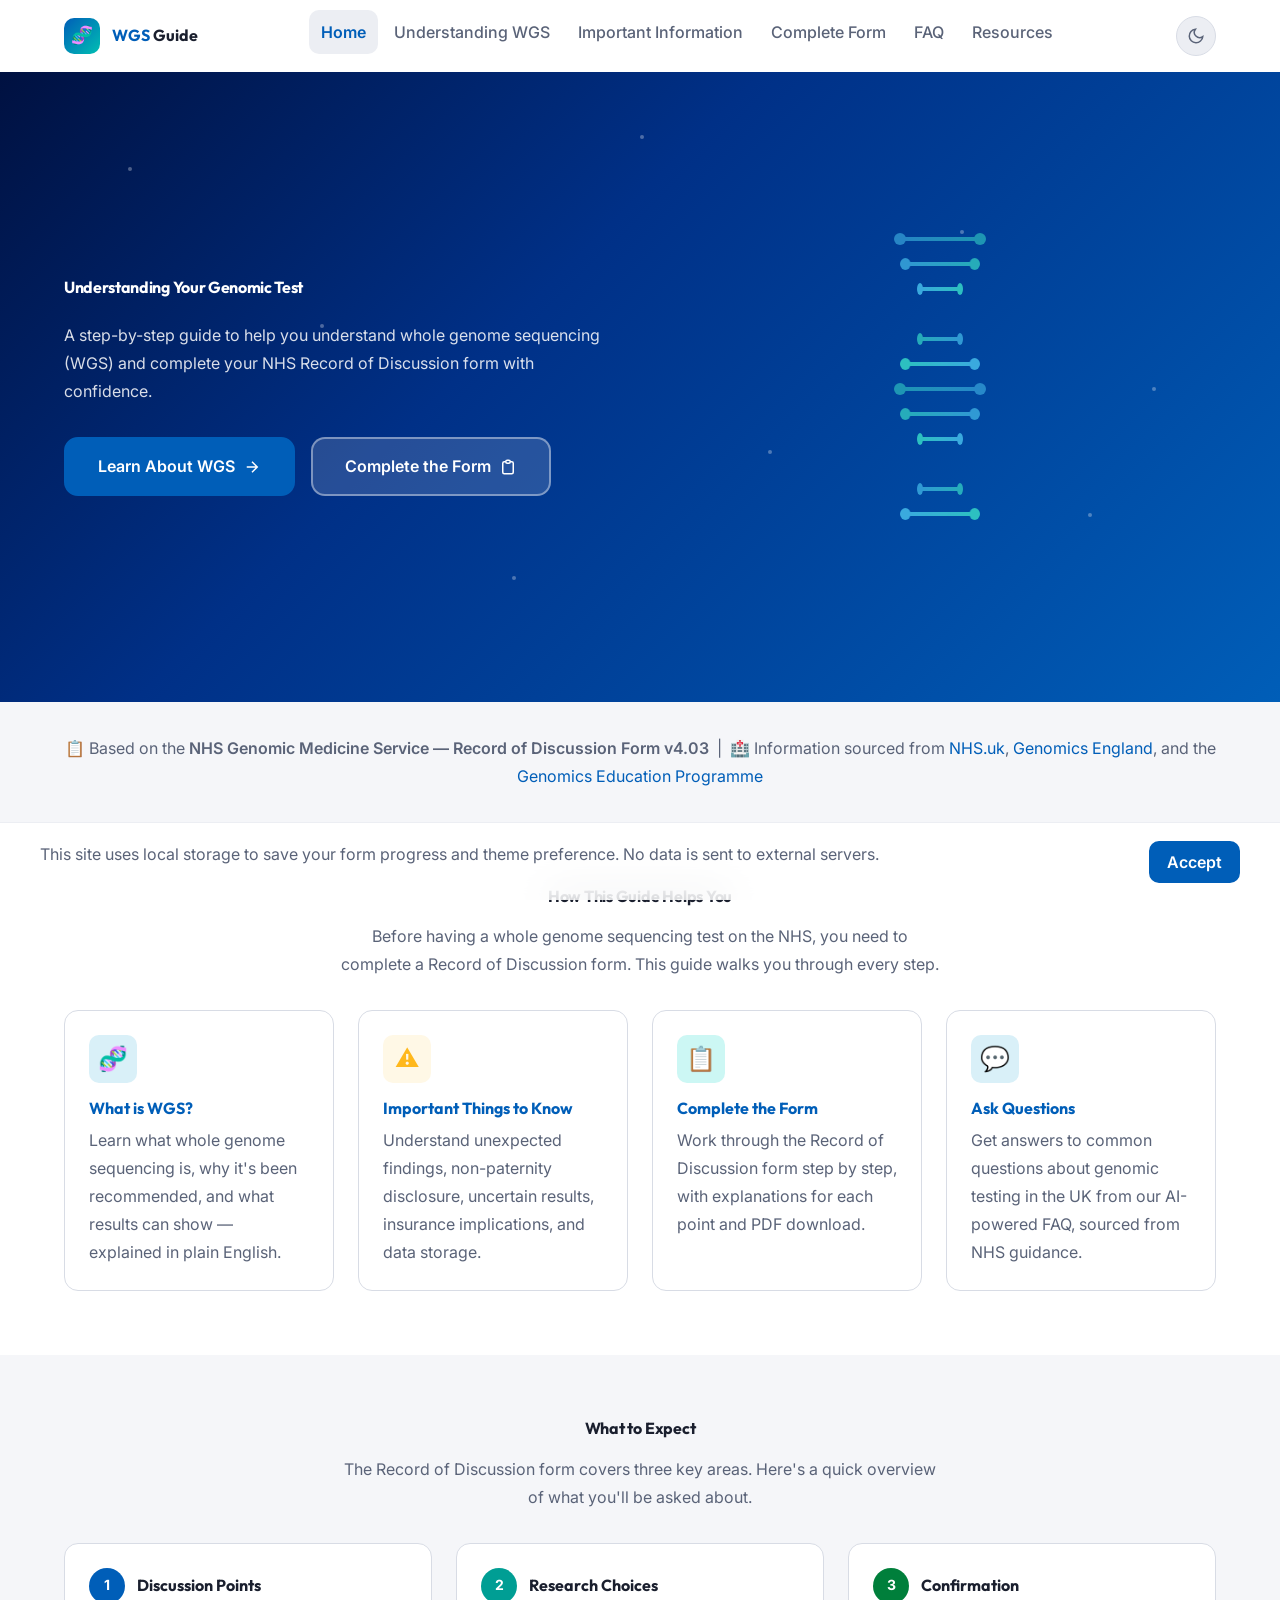
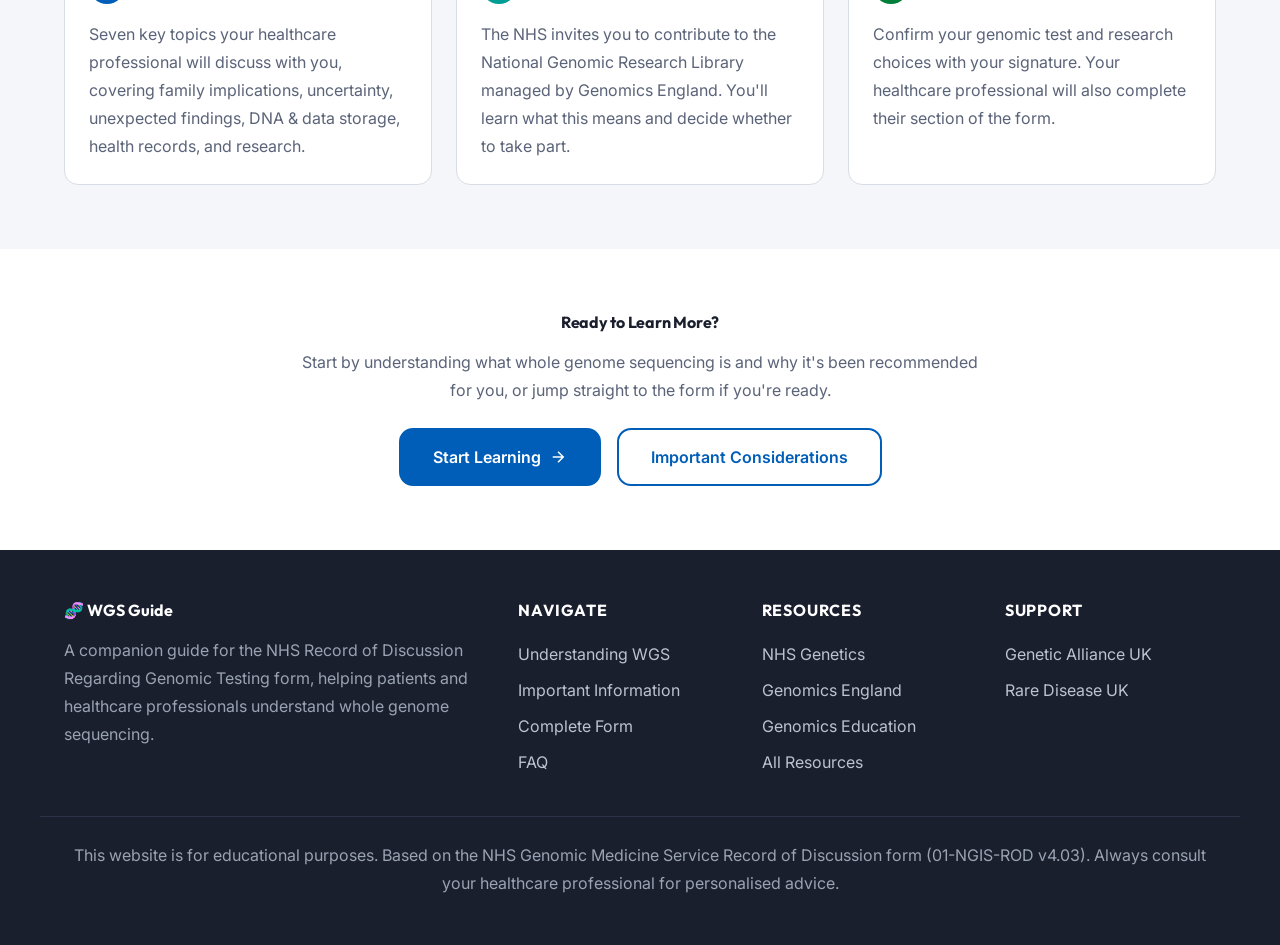
==== index.html @ 08387542 "Initial commit: WGS Guide companion website - 6 pages: landing, understanding WGS, pitfalls, interac" ====
<!DOCTYPE html>
<html lang="en">
<head>
  <meta charset="UTF-8">
  <meta name="viewport" content="width=device-width, initial-scale=1.0">
  <title>WGS Guide — Understanding Your Genomic Test</title>
  <meta name="description" content="A companion guide for the NHS Record of Discussion Regarding Genomic Testing. Understand whole genome sequencing, its implications, and complete your RoD form.">
  <link rel="stylesheet" href="css/design-system.css">
  <link rel="stylesheet" href="css/components.css">
  <link rel="stylesheet" href="css/pages.css">
  <link rel="icon" type="image/svg+xml" href="data:image/svg+xml,<svg xmlns='http://www.w3.org/2000/svg' viewBox='0 0 100 100'><text y='.9em' font-size='90'>🧬</text></svg>">
</head>
<body>
  <a href="#main" class="skip-to-content">Skip to main content</a>

  <nav class="nav" role="navigation" aria-label="Main navigation">
    <div class="nav__inner">
      <a href="index.html" class="nav__brand" aria-label="WGS Guide Home">
        <div class="nav__brand-icon">🧬</div>
        <div class="nav__brand-text"><span>WGS</span> Guide</div>
      </a>
      <ul class="nav__links" id="nav-links" role="menubar">
        <li role="none"><a href="index.html" class="nav__link" role="menuitem">Home</a></li>
        <li role="none"><a href="understanding-wgs.html" class="nav__link" role="menuitem">Understanding WGS</a></li>
        <li role="none"><a href="pitfalls.html" class="nav__link" role="menuitem">Important Information</a></li>
        <li role="none"><a href="form.html" class="nav__link" role="menuitem">Complete Form</a></li>
        <li role="none"><a href="faq.html" class="nav__link" role="menuitem">FAQ</a></li>
        <li role="none"><a href="resources.html" class="nav__link" role="menuitem">Resources</a></li>
      </ul>
      <div class="nav__actions">
        <button class="theme-toggle" id="theme-toggle" aria-label="Toggle dark mode">
          <svg class="icon-moon" fill="none" viewBox="0 0 24 24" stroke="currentColor" stroke-width="2"><path d="M21 12.79A9 9 0 1 1 11.21 3 7 7 0 0 0 21 12.79z"/></svg>
          <svg class="icon-sun" fill="none" viewBox="0 0 24 24" stroke="currentColor" stroke-width="2"><circle cx="12" cy="12" r="5"/><path d="M12 1v2M12 21v2M4.22 4.22l1.42 1.42M18.36 18.36l1.42 1.42M1 12h2M21 12h2M4.22 19.78l1.42-1.42M18.36 5.64l1.42-1.42"/></svg>
        </button>
        <button class="nav__hamburger" id="nav-hamburger" aria-label="Menu" aria-expanded="false">
          <svg fill="none" viewBox="0 0 24 24" stroke="currentColor" stroke-width="2"><path d="M4 6h16M4 12h16M4 18h16"/></svg>
        </button>
      </div>
    </div>
  </nav>

  <main id="main">
    <!-- Hero Section -->
    <section class="hero">
      <div class="hero__bg"></div>
      <div class="hero__particles" aria-hidden="true">
        <div class="hero__particle" style="top:15%;left:10%;animation-delay:0s;animation-duration:5s"></div>
        <div class="hero__particle" style="top:40%;left:25%;animation-delay:1s;animation-duration:7s"></div>
        <div class="hero__particle" style="top:60%;left:60%;animation-delay:2s;animation-duration:4s"></div>
        <div class="hero__particle" style="top:25%;left:75%;animation-delay:0.5s;animation-duration:6s"></div>
        <div class="hero__particle" style="top:70%;left:85%;animation-delay:1.5s;animation-duration:5.5s"></div>
        <div class="hero__particle" style="top:80%;left:40%;animation-delay:3s;animation-duration:8s"></div>
        <div class="hero__particle" style="top:10%;left:50%;animation-delay:2.5s;animation-duration:6.5s"></div>
        <div class="hero__particle" style="top:50%;left:90%;animation-delay:0.8s;animation-duration:7.5s"></div>
      </div>

      <div class="hero__content">
        <div class="hero__text">
          <h1>Understanding Your Genomic Test</h1>
          <p>A step-by-step guide to help you understand whole genome sequencing (WGS) and complete your NHS Record of Discussion form with confidence.</p>
          <div class="hero__actions">
            <a href="understanding-wgs.html" class="btn btn--primary btn--lg" id="hero-learn-btn">
              Learn About WGS
              <svg fill="none" viewBox="0 0 24 24" stroke="currentColor" stroke-width="2"><path d="M5 12h14M12 5l7 7-7 7"/></svg>
            </a>
            <a href="form.html" class="btn btn--secondary btn--lg" id="hero-form-btn" style="background:rgba(255,255,255,0.15);color:white;border-color:rgba(255,255,255,0.4)">
              Complete the Form
              <svg fill="none" viewBox="0 0 24 24" stroke="currentColor" stroke-width="2"><path d="M9 5H7a2 2 0 00-2 2v12a2 2 0 002 2h10a2 2 0 002-2V7a2 2 0 00-2-2h-2M9 5a2 2 0 002 2h2a2 2 0 002-2M9 5a2 2 0 012-2h2a2 2 0 012 2"/></svg>
            </a>
          </div>
        </div>
        <div class="hero__visual" aria-hidden="true">
          <div class="dna-helix">
            <div class="dna-strand" id="dna-strand"></div>
          </div>
        </div>
      </div>
    </section>

    <!-- Trust Bar -->
    <section class="section--sm" style="background:var(--surface-secondary);border-bottom:1px solid var(--color-neutral-100)">
      <div class="container text-center">
        <p class="text-muted text-sm" style="margin-bottom:0">
          📋 Based on the <strong>NHS Genomic Medicine Service — Record of Discussion Form v4.03</strong> &nbsp;|&nbsp;
          🏥 Information sourced from <a href="https://www.nhs.uk/conditions/genetics/" target="_blank" rel="noopener">NHS.uk</a>,
          <a href="https://www.genomicsengland.co.uk/" target="_blank" rel="noopener">Genomics England</a>, and the
          <a href="https://www.genomicseducation.hee.nhs.uk/" target="_blank" rel="noopener">Genomics Education Programme</a>
        </p>
      </div>
    </section>

    <!-- Overview Cards -->
    <section class="section" id="overview">
      <div class="container">
        <div class="text-center mb-8">
          <h2 class="mb-4">How This Guide Helps You</h2>
          <p class="text-muted" style="max-width:600px;margin:0 auto">Before having a whole genome sequencing test on the NHS, you need to complete a Record of Discussion form. This guide walks you through every step.</p>
        </div>

        <div class="grid grid-4 gap-6">
          <a href="understanding-wgs.html" class="card card--interactive animate-on-scroll" id="card-understanding">
            <div class="card__icon card__icon--blue">🧬</div>
            <h4 class="card__title">What is WGS?</h4>
            <p class="card__desc">Learn what whole genome sequencing is, why it's been recommended, and what results can show — explained in plain English.</p>
          </a>

          <a href="pitfalls.html" class="card card--interactive animate-on-scroll delay-1" id="card-pitfalls">
            <div class="card__icon card__icon--amber">⚠️</div>
            <h4 class="card__title">Important Things to Know</h4>
            <p class="card__desc">Understand unexpected findings, non-paternity disclosure, uncertain results, insurance implications, and data storage.</p>
          </a>

          <a href="form.html" class="card card--interactive animate-on-scroll delay-2" id="card-form">
            <div class="card__icon card__icon--teal">📋</div>
            <h4 class="card__title">Complete the Form</h4>
            <p class="card__desc">Work through the Record of Discussion form step by step, with explanations for each point and PDF download.</p>
          </a>

          <a href="faq.html" class="card card--interactive animate-on-scroll delay-3" id="card-faq">
            <div class="card__icon card__icon--blue">💬</div>
            <h4 class="card__title">Ask Questions</h4>
            <p class="card__desc">Get answers to common questions about genomic testing in the UK from our AI-powered FAQ, sourced from NHS guidance.</p>
          </a>
        </div>
      </div>
    </section>

    <!-- What to Expect -->
    <section class="section" style="background:var(--surface-secondary)">
      <div class="container">
        <div class="text-center mb-8">
          <h2 class="mb-4">What to Expect</h2>
          <p class="text-muted" style="max-width:600px;margin:0 auto">The Record of Discussion form covers three key areas. Here's a quick overview of what you'll be asked about.</p>
        </div>

        <div class="grid grid-3 gap-6">
          <div class="card animate-on-scroll" id="expect-discussion">
            <div style="display:flex;align-items:center;gap:var(--space-3);margin-bottom:var(--space-4)">
              <div style="width:36px;height:36px;border-radius:50%;background:var(--color-primary-600);color:white;display:flex;align-items:center;justify-content:center;font-weight:700;font-size:0.875rem">1</div>
              <h4 style="margin-bottom:0">Discussion Points</h4>
            </div>
            <p class="card__desc">Seven key topics your healthcare professional will discuss with you, covering family implications, uncertainty, unexpected findings, DNA & data storage, health records, and research.</p>
          </div>

          <div class="card animate-on-scroll delay-1" id="expect-research">
            <div style="display:flex;align-items:center;gap:var(--space-3);margin-bottom:var(--space-4)">
              <div style="width:36px;height:36px;border-radius:50%;background:var(--color-secondary-600);color:white;display:flex;align-items:center;justify-content:center;font-weight:700;font-size:0.875rem">2</div>
              <h4 style="margin-bottom:0">Research Choices</h4>
            </div>
            <p class="card__desc">The NHS invites you to contribute to the National Genomic Research Library managed by Genomics England. You'll learn what this means and decide whether to take part.</p>
          </div>

          <div class="card animate-on-scroll delay-2" id="expect-confirm">
            <div style="display:flex;align-items:center;gap:var(--space-3);margin-bottom:var(--space-4)">
              <div style="width:36px;height:36px;border-radius:50%;background:var(--color-success);color:white;display:flex;align-items:center;justify-content:center;font-weight:700;font-size:0.875rem">3</div>
              <h4 style="margin-bottom:0">Confirmation</h4>
            </div>
            <p class="card__desc">Confirm your genomic test and research choices with your signature. Your healthcare professional will also complete their section of the form.</p>
          </div>
        </div>
      </div>
    </section>

    <!-- CTA -->
    <section class="section">
      <div class="container text-center">
        <div class="animate-on-scroll" style="max-width:700px;margin:0 auto">
          <h2 class="mb-4">Ready to Learn More?</h2>
          <p class="text-muted mb-6">Start by understanding what whole genome sequencing is and why it's been recommended for you, or jump straight to the form if you're ready.</p>
          <div style="display:flex;gap:var(--space-4);justify-content:center;flex-wrap:wrap">
            <a href="understanding-wgs.html" class="btn btn--primary btn--lg" id="cta-learn-btn">
              Start Learning
              <svg fill="none" viewBox="0 0 24 24" stroke="currentColor" stroke-width="2"><path d="M5 12h14M12 5l7 7-7 7"/></svg>
            </a>
            <a href="pitfalls.html" class="btn btn--secondary btn--lg" id="cta-pitfalls-btn">
              Important Considerations
            </a>
          </div>
        </div>
      </div>
    </section>
  </main>

  <footer class="footer">
    <div class="footer__inner">
      <div>
        <div class="footer__brand">🧬 WGS Guide</div>
        <p class="footer__desc">A companion guide for the NHS Record of Discussion Regarding Genomic Testing form, helping patients and healthcare professionals understand whole genome sequencing.</p>
      </div>
      <div>
        <div class="footer__heading">Navigate</div>
        <ul class="footer__list">
          <li><a href="understanding-wgs.html">Understanding WGS</a></li>
          <li><a href="pitfalls.html">Important Information</a></li>
          <li><a href="form.html">Complete Form</a></li>
          <li><a href="faq.html">FAQ</a></li>
        </ul>
      </div>
      <div>
        <div class="footer__heading">Resources</div>
        <ul class="footer__list">
          <li><a href="https://www.nhs.uk/conditions/genetics/" target="_blank" rel="noopener">NHS Genetics</a></li>
          <li><a href="https://www.genomicsengland.co.uk/" target="_blank" rel="noopener">Genomics England</a></li>
          <li><a href="https://www.genomicseducation.hee.nhs.uk/" target="_blank" rel="noopener">Genomics Education</a></li>
          <li><a href="resources.html">All Resources</a></li>
        </ul>
      </div>
      <div>
        <div class="footer__heading">Support</div>
        <ul class="footer__list">
          <li><a href="https://www.geneticalliance.org.uk/" target="_blank" rel="noopener">Genetic Alliance UK</a></li>
          <li><a href="https://www.raredisease.org.uk/" target="_blank" rel="noopener">Rare Disease UK</a></li>
        </ul>
      </div>
    </div>
    <div class="footer__bottom">
      <p>This website is for educational purposes. Based on the NHS Genomic Medicine Service Record of Discussion form (01-NGIS-ROD v4.03). Always consult your healthcare professional for personalised advice.</p>
    </div>
  </footer>

  <div class="cookie-banner" id="cookie-banner">
    <div class="cookie-banner__inner">
      <p class="cookie-banner__text">This site uses local storage to save your form progress and theme preference. No data is sent to external servers.</p>
      <div class="cookie-banner__actions">
        <button class="btn btn--primary btn--sm" id="cookie-accept">Accept</button>
      </div>
    </div>
  </div>

  <script src="js/app.js"></script>
  <script>
    // DNA Helix Animation
    const strand = document.getElementById('dna-strand');
    if (strand) {
      const bases = 12;
      for (let i = 0; i < bases; i++) {
        const base = document.createElement('div');
        base.className = 'dna-base';
        base.style.top = `${(i / bases) * 100}%`;
        base.style.transform = `translateX(-50%) rotateY(${(i / bases) * 360}deg)`;
        base.style.background = `linear-gradient(90deg, var(--color-primary-400), var(--color-secondary-400))`;
        base.style.opacity = 0.6 + (i % 3) * 0.15;
        strand.appendChild(base);
      }
    }
  </script>
</body>
</html>
---- css/design-system.css ----
/* WGS Record of Discussion — Design System */
@import url('https://fonts.googleapis.com/css2?family=Inter:wght@300;400;500;600;700&family=Outfit:wght@400;500;600;700;800&display=swap');

:root {
  --color-primary-900:#001141;--color-primary-800:#003087;--color-primary-700:#004098;
  --color-primary-600:#005EB8;--color-primary-500:#0072CE;--color-primary-400:#41B6E6;
  --color-primary-300:#7FCBEA;--color-primary-200:#B2DFF0;--color-primary-100:#D9F0F8;
  --color-primary-50:#EDF7FC;
  --color-secondary-600:#009E94;--color-secondary-500:#00BFB3;--color-secondary-400:#33CFC5;
  --color-secondary-200:#99EFE9;--color-secondary-100:#CCF7F4;--color-secondary-50:#E6FBF9;
  --color-success:#007F3B;--color-success-bg:#E6F4EC;
  --color-warning:#FFB81C;--color-warning-bg:#FFF8E6;
  --color-danger:#D5281B;--color-danger-bg:#FBEAE9;
  --color-info:#005EB8;--color-info-bg:#EDF7FC;
  --color-neutral-950:#0B0F19;--color-neutral-900:#1A1F2E;--color-neutral-800:#2D3348;
  --color-neutral-700:#424A60;--color-neutral-600:#5A6378;--color-neutral-500:#768192;
  --color-neutral-400:#9AA3B2;--color-neutral-300:#BCC3CF;--color-neutral-200:#D8DCE5;
  --color-neutral-100:#ECEEF3;--color-neutral-50:#F5F6F9;--color-neutral-25:#FAFAFC;
  --surface-primary:#FFFFFF;--surface-secondary:var(--color-neutral-50);
  --surface-tertiary:var(--color-neutral-100);
  --surface-glass:rgba(255,255,255,0.72);--surface-glass-border:rgba(255,255,255,0.3);
  --surface-overlay:rgba(11,15,25,0.5);
  --text-primary:var(--color-neutral-900);--text-secondary:var(--color-neutral-600);
  --text-tertiary:var(--color-neutral-500);--text-inverse:#FFFFFF;
  --text-link:var(--color-primary-600);--text-link-hover:var(--color-primary-800);
  --font-heading:'Outfit',system-ui,-apple-system,sans-serif;
  --font-body:'Inter',system-ui,-apple-system,sans-serif;
  --text-xs:clamp(0.7rem,0.66rem+0.2vw,0.75rem);
  --text-sm:clamp(0.8rem,0.74rem+0.3vw,0.875rem);
  --text-base:clamp(0.9rem,0.84rem+0.3vw,1rem);
  --text-lg:clamp(1rem,0.92rem+0.4vw,1.125rem);
  --text-xl:clamp(1.15rem,1.02rem+0.65vw,1.25rem);
  --text-2xl:clamp(1.3rem,1.1rem+1vw,1.5rem);
  --text-3xl:clamp(1.6rem,1.3rem+1.5vw,1.875rem);
  --text-4xl:clamp(2rem,1.5rem+2.5vw,2.5rem);
  --text-5xl:clamp(2.4rem,1.6rem+4vw,3.5rem);
  --leading-tight:1.2;--leading-snug:1.35;--leading-normal:1.6;--leading-relaxed:1.75;
  --space-1:0.25rem;--space-2:0.5rem;--space-3:0.75rem;--space-4:1rem;
  --space-5:1.25rem;--space-6:1.5rem;--space-8:2rem;--space-10:2.5rem;
  --space-12:3rem;--space-16:4rem;--space-20:5rem;--space-24:6rem;
  --radius-sm:6px;--radius-md:10px;--radius-lg:14px;--radius-xl:20px;
  --radius-2xl:28px;--radius-full:9999px;
  --shadow-sm:0 1px 3px rgba(11,15,25,0.08),0 1px 2px rgba(11,15,25,0.04);
  --shadow-md:0 4px 6px -1px rgba(11,15,25,0.08),0 2px 4px rgba(11,15,25,0.04);
  --shadow-lg:0 10px 15px -3px rgba(11,15,25,0.08),0 4px 6px rgba(11,15,25,0.04);
  --shadow-xl:0 20px 25px -5px rgba(11,15,25,0.1),0 8px 10px rgba(11,15,25,0.04);
  --shadow-glow:0 0 30px rgba(0,94,184,0.15);
  --shadow-glow-teal:0 0 30px rgba(0,191,179,0.15);
  --ease-out:cubic-bezier(0.16,1,0.3,1);--ease-spring:cubic-bezier(0.34,1.56,0.64,1);
  --duration-fast:150ms;--duration-normal:250ms;--duration-slow:400ms;--duration-slower:600ms;
  --z-sticky:20;--z-fixed:30;--z-overlay:40;--z-modal:50;--z-toast:60;
  --container-xl:1200px;--container-md:768px;--container-2xl:1400px;
  --nav-height:72px;
}

[data-theme="dark"]{
  --surface-primary:var(--color-neutral-950);--surface-secondary:var(--color-neutral-900);
  --surface-tertiary:var(--color-neutral-800);
  --surface-glass:rgba(26,31,46,0.8);--surface-glass-border:rgba(66,74,96,0.4);
  --text-primary:var(--color-neutral-50);--text-secondary:var(--color-neutral-400);
  --text-tertiary:var(--color-neutral-500);
  --text-link:var(--color-primary-400);--text-link-hover:var(--color-primary-300);
  --shadow-lg:0 10px 15px -3px rgba(0,0,0,0.3),0 4px 6px rgba(0,0,0,0.2);
  --shadow-xl:0 20px 25px -5px rgba(0,0,0,0.4),0 8px 10px rgba(0,0,0,0.2);
  --shadow-glow:0 0 40px rgba(65,182,230,0.15);
  --color-success-bg:rgba(0,127,59,0.15);--color-warning-bg:rgba(255,184,28,0.12);
  --color-danger-bg:rgba(213,40,27,0.12);--color-info-bg:rgba(0,94,184,0.12);
}

*,*::before,*::after{box-sizing:border-box;margin:0;padding:0}
html{scroll-behavior:smooth;-webkit-text-size-adjust:100%;scroll-padding-top:calc(var(--nav-height)+var(--space-4))}
body{font-family:var(--font-body);font-size:var(--text-base);line-height:var(--leading-normal);
  color:var(--text-primary);background:var(--surface-primary);-webkit-font-smoothing:antialiased;
  min-height:100vh;overflow-x:hidden;transition:background var(--duration-slow) var(--ease-out),color var(--duration-slow) var(--ease-out)}

h1,h2,h3,h4,h5,h6{font-family:var(--font-heading);line-height:var(--leading-tight);font-weight:700}
h1{font-size:var(--text-5xl);letter-spacing:-0.02em}
h2{font-size:var(--text-4xl);letter-spacing:-0.015em}
h3{font-size:var(--text-3xl);letter-spacing:-0.01em}
h4{font-size:var(--text-2xl)}h5{font-size:var(--text-xl)}
h6{font-size:var(--text-lg);font-weight:600}
p{margin-bottom:var(--space-4);line-height:var(--leading-relaxed)}
a{color:var(--text-link);text-decoration:none;transition:color var(--duration-fast) var(--ease-out)}
a:hover{color:var(--text-link-hover);text-decoration:underline}
a:focus-visible{outline:3px solid var(--color-primary-400);outline-offset:2px;border-radius:var(--radius-sm)}
strong,b{font-weight:600}small{font-size:var(--text-sm)}
ul,ol{padding-left:var(--space-6);margin-bottom:var(--space-4)}
li{margin-bottom:var(--space-2);line-height:var(--leading-relaxed)}
img{max-width:100%;height:auto;display:block}

.container{width:100%;max-width:var(--container-xl);margin:0 auto;padding:0 var(--space-6)}
.container--narrow{max-width:var(--container-md)}
.section{padding:var(--space-16) 0}.section--lg{padding:var(--space-24) 0}
.section--sm{padding:var(--space-8) 0}
.flex{display:flex}.flex-col{flex-direction:column}.flex-wrap{flex-wrap:wrap}
.items-center{align-items:center}.justify-center{justify-content:center}
.justify-between{justify-content:space-between}
.gap-2{gap:var(--space-2)}.gap-3{gap:var(--space-3)}.gap-4{gap:var(--space-4)}
.gap-6{gap:var(--space-6)}.gap-8{gap:var(--space-8)}
.grid{display:grid}.grid-2{grid-template-columns:repeat(2,1fr)}
.grid-3{grid-template-columns:repeat(3,1fr)}.grid-4{grid-template-columns:repeat(4,1fr)}
@media(max-width:768px){.grid-2,.grid-3,.grid-4{grid-template-columns:1fr}}
@media(min-width:769px) and (max-width:1024px){.grid-3,.grid-4{grid-template-columns:repeat(2,1fr)}}
.text-center{text-align:center}.text-muted{color:var(--text-secondary)}
.text-accent{color:var(--color-primary-600)}
[data-theme="dark"] .text-accent{color:var(--color-primary-400)}
.mt-4{margin-top:var(--space-4)}.mt-6{margin-top:var(--space-6)}.mt-8{margin-top:var(--space-8)}
.mb-2{margin-bottom:var(--space-2)}.mb-4{margin-bottom:var(--space-4)}
.mb-6{margin-bottom:var(--space-6)}.mb-8{margin-bottom:var(--space-8)}
.sr-only{position:absolute;width:1px;height:1px;padding:0;margin:-1px;overflow:hidden;clip:rect(0,0,0,0);white-space:nowrap;border-width:0}

::selection{background:var(--color-primary-200);color:var(--color-primary-900)}
[data-theme="dark"] ::selection{background:var(--color-primary-800);color:var(--color-primary-100)}

@keyframes fadeInUp{from{opacity:0;transform:translateY(20px)}to{opacity:1;transform:translateY(0)}}
@keyframes fadeIn{from{opacity:0}to{opacity:1}}
@keyframes scaleIn{from{opacity:0;transform:scale(0.95)}to{opacity:1;transform:scale(1)}}
@keyframes pulse{0%,100%{opacity:1}50%{opacity:0.5}}
@keyframes float{0%,100%{transform:translateY(0)}50%{transform:translateY(-8px)}}
@keyframes spin{from{transform:rotate(0deg)}to{transform:rotate(360deg)}}

.animate-on-scroll{opacity:0;transform:translateY(24px);transition:opacity var(--duration-slower) var(--ease-out),transform var(--duration-slower) var(--ease-out)}
.animate-on-scroll.is-visible{opacity:1;transform:translateY(0)}
.animate-on-scroll.delay-1{transition-delay:100ms}.animate-on-scroll.delay-2{transition-delay:200ms}
.animate-on-scroll.delay-3{transition-delay:300ms}.animate-on-scroll.delay-4{transition-delay:400ms}

.skip-to-content{position:absolute;top:-100%;left:var(--space-4);padding:var(--space-3) var(--space-6);
  background:var(--color-primary-600);color:var(--text-inverse);font-weight:600;
  border-radius:0 0 var(--radius-md) var(--radius-md);z-index:var(--z-toast);transition:top var(--duration-fast) var(--ease-out)}
.skip-to-content:focus{top:0;outline:none}

@media print{
  body{background:white;color:black;font-size:11pt}
  .nav,.theme-toggle,.skip-to-content,footer{display:none!important}
  .container{max-width:100%;padding:0}.section{padding:1rem 0}
}
---- css/components.css ----
/* WGS Record of Discussion — Component Styles */

/* ============ NAVIGATION ============ */
.nav{position:sticky;top:0;z-index:var(--z-sticky);background:var(--surface-glass);
  backdrop-filter:blur(20px);-webkit-backdrop-filter:blur(20px);
  border-bottom:1px solid var(--surface-glass-border);height:var(--nav-height);
  transition:background var(--duration-normal) var(--ease-out),box-shadow var(--duration-normal) var(--ease-out)}
.nav.scrolled{box-shadow:var(--shadow-md)}
.nav__inner{display:flex;align-items:center;justify-content:space-between;height:100%;
  max-width:var(--container-xl);margin:0 auto;padding:0 var(--space-6)}
.nav__brand{display:flex;align-items:center;gap:var(--space-3);text-decoration:none}
.nav__brand-icon{width:36px;height:36px;background:linear-gradient(135deg,var(--color-primary-600),var(--color-secondary-500));
  border-radius:var(--radius-md);display:flex;align-items:center;justify-content:center;color:white;font-weight:800;font-size:1.1rem;font-family:var(--font-heading)}
.nav__brand-text{font-family:var(--font-heading);font-weight:700;font-size:var(--text-lg);color:var(--text-primary)}
.nav__brand-text span{color:var(--color-primary-600)}
[data-theme="dark"] .nav__brand-text span{color:var(--color-primary-400)}
.nav__links{display:flex;align-items:center;gap:var(--space-1);list-style:none;margin:0;padding:0}
.nav__link{display:block;padding:var(--space-2) var(--space-3);color:var(--text-secondary);
  font-size:var(--text-sm);font-weight:500;border-radius:var(--radius-md);
  transition:all var(--duration-fast) var(--ease-out);text-decoration:none}
.nav__link:hover,.nav__link.active{color:var(--text-primary);background:var(--surface-tertiary);text-decoration:none}
.nav__link.active{color:var(--color-primary-600);font-weight:600}
[data-theme="dark"] .nav__link.active{color:var(--color-primary-400)}
.nav__actions{display:flex;align-items:center;gap:var(--space-3)}
.nav__hamburger{display:none;background:none;border:none;cursor:pointer;padding:var(--space-2);
  color:var(--text-primary);border-radius:var(--radius-md)}
.nav__hamburger svg{width:24px;height:24px}
@media(max-width:768px){
  .nav__links{position:fixed;top:var(--nav-height);left:0;right:0;bottom:0;background:var(--surface-primary);
    flex-direction:column;padding:var(--space-6);gap:var(--space-2);
    transform:translateX(100%);transition:transform var(--duration-normal) var(--ease-out);z-index:var(--z-overlay)}
  .nav__links.open{transform:translateX(0)}
  .nav__link{font-size:var(--text-lg);padding:var(--space-3) var(--space-4)}
  .nav__hamburger{display:flex}
}

/* ============ THEME TOGGLE ============ */
.theme-toggle{background:var(--surface-tertiary);border:1px solid var(--color-neutral-200);
  border-radius:var(--radius-full);padding:var(--space-2);cursor:pointer;display:flex;align-items:center;
  justify-content:center;width:40px;height:40px;transition:all var(--duration-fast) var(--ease-out);color:var(--text-secondary)}
.theme-toggle:hover{background:var(--color-primary-100);color:var(--color-primary-600);border-color:var(--color-primary-200)}
[data-theme="dark"] .theme-toggle{border-color:var(--color-neutral-700)}
[data-theme="dark"] .theme-toggle:hover{background:var(--color-primary-900);color:var(--color-primary-400);border-color:var(--color-primary-800)}
.theme-toggle svg{width:18px;height:18px}
.theme-toggle .icon-sun{display:none}
.theme-toggle .icon-moon{display:block}
[data-theme="dark"] .theme-toggle .icon-sun{display:block}
[data-theme="dark"] .theme-toggle .icon-moon{display:none}

/* ============ BUTTONS ============ */
.btn{display:inline-flex;align-items:center;justify-content:center;gap:var(--space-2);
  font-family:var(--font-body);font-weight:600;font-size:var(--text-sm);
  padding:var(--space-3) var(--space-6);border-radius:var(--radius-md);border:2px solid transparent;
  cursor:pointer;text-decoration:none;transition:all var(--duration-normal) var(--ease-out);
  line-height:1.4;white-space:nowrap}
.btn:hover{text-decoration:none;transform:translateY(-1px)}
.btn:active{transform:translateY(0)}
.btn svg{width:18px;height:18px;flex-shrink:0}
.btn--primary{background:var(--color-primary-600);color:var(--text-inverse);border-color:var(--color-primary-600)}
.btn--primary:hover{background:var(--color-primary-700);border-color:var(--color-primary-700);box-shadow:var(--shadow-lg),var(--shadow-glow);color:white}
.btn--secondary{background:transparent;color:var(--color-primary-600);border-color:var(--color-primary-600)}
.btn--secondary:hover{background:var(--color-primary-50);color:var(--color-primary-700)}
[data-theme="dark"] .btn--secondary{color:var(--color-primary-400);border-color:var(--color-primary-400)}
[data-theme="dark"] .btn--secondary:hover{background:rgba(0,94,184,0.15)}
.btn--ghost{background:transparent;color:var(--text-secondary);border-color:transparent}
.btn--ghost:hover{color:var(--text-primary);background:var(--surface-tertiary)}
.btn--danger{background:var(--color-danger);color:white;border-color:var(--color-danger)}
.btn--danger:hover{background:#b81f14;border-color:#b81f14}
.btn--lg{padding:var(--space-4) var(--space-8);font-size:var(--text-base);border-radius:var(--radius-lg)}
.btn--sm{padding:var(--space-2) var(--space-4);font-size:var(--text-xs)}
.btn--icon{width:40px;height:40px;padding:0;border-radius:var(--radius-md)}
.btn--block{width:100%}

/* ============ CARDS ============ */
.card{background:var(--surface-primary);border:1px solid var(--color-neutral-200);
  border-radius:var(--radius-lg);padding:var(--space-6);transition:all var(--duration-normal) var(--ease-out)}
.card:hover{box-shadow:var(--shadow-lg);transform:translateY(-2px)}
[data-theme="dark"] .card{border-color:var(--color-neutral-800)}
.card--glass{background:var(--surface-glass);backdrop-filter:blur(16px);-webkit-backdrop-filter:blur(16px);
  border:1px solid var(--surface-glass-border)}
.card--interactive{cursor:pointer}
.card--interactive:hover{border-color:var(--color-primary-400);box-shadow:var(--shadow-lg),var(--shadow-glow)}
.card__icon{width:48px;height:48px;border-radius:var(--radius-md);display:flex;align-items:center;
  justify-content:center;font-size:1.5rem;margin-bottom:var(--space-4)}
.card__icon--blue{background:var(--color-primary-100);color:var(--color-primary-600)}
.card__icon--teal{background:var(--color-secondary-100);color:var(--color-secondary-600)}
.card__icon--amber{background:var(--color-warning-bg);color:var(--color-warning)}
.card__icon--red{background:var(--color-danger-bg);color:var(--color-danger)}
[data-theme="dark"] .card__icon--blue{background:rgba(0,94,184,0.2)}
[data-theme="dark"] .card__icon--teal{background:rgba(0,191,179,0.2)}
.card__title{font-family:var(--font-heading);font-size:var(--text-xl);font-weight:700;margin-bottom:var(--space-2)}
.card__desc{color:var(--text-secondary);font-size:var(--text-sm);line-height:var(--leading-relaxed);margin-bottom:0}

/* ============ ACCORDION ============ */
.accordion{border:1px solid var(--color-neutral-200);border-radius:var(--radius-lg);overflow:hidden;
  margin-bottom:var(--space-4);transition:border-color var(--duration-normal) var(--ease-out)}
[data-theme="dark"] .accordion{border-color:var(--color-neutral-800)}
.accordion.open{border-color:var(--color-primary-400);box-shadow:var(--shadow-glow)}
.accordion__header{display:flex;align-items:center;justify-content:space-between;padding:var(--space-5) var(--space-6);
  cursor:pointer;background:var(--surface-secondary);border:none;width:100%;text-align:left;
  font-family:var(--font-body);font-size:var(--text-base);font-weight:600;color:var(--text-primary);
  transition:background var(--duration-fast) var(--ease-out);gap:var(--space-4)}
.accordion__header:hover{background:var(--surface-tertiary)}
.accordion__chevron{width:20px;height:20px;transition:transform var(--duration-normal) var(--ease-out);
  flex-shrink:0;color:var(--text-tertiary)}
.accordion.open .accordion__chevron{transform:rotate(180deg);color:var(--color-primary-600)}
.accordion__body{max-height:0;overflow:hidden;transition:max-height var(--duration-slow) var(--ease-out)}
.accordion.open .accordion__body{max-height:2000px}
.accordion__content{padding:var(--space-4) var(--space-6) var(--space-6);color:var(--text-secondary);
  line-height:var(--leading-relaxed);font-size:var(--text-sm)}
.accordion__content p:last-child{margin-bottom:0}
.accordion__number{width:32px;height:32px;border-radius:var(--radius-full);
  background:var(--color-primary-100);color:var(--color-primary-600);display:flex;
  align-items:center;justify-content:center;font-weight:700;font-size:var(--text-sm);flex-shrink:0}
[data-theme="dark"] .accordion__number{background:rgba(0,94,184,0.2);color:var(--color-primary-400)}

/* ============ ALERT BANNERS ============ */
.alert{display:flex;gap:var(--space-4);padding:var(--space-5) var(--space-6);border-radius:var(--radius-lg);
  border-left:4px solid;margin-bottom:var(--space-6)}
.alert--info{background:var(--color-info-bg);border-color:var(--color-info)}
.alert--warning{background:var(--color-warning-bg);border-color:var(--color-warning)}
.alert--danger{background:var(--color-danger-bg);border-color:var(--color-danger)}
.alert--success{background:var(--color-success-bg);border-color:var(--color-success)}
.alert__icon{font-size:1.25rem;flex-shrink:0;margin-top:2px}
.alert__content{flex:1}
.alert__title{font-weight:700;font-size:var(--text-base);margin-bottom:var(--space-1)}
.alert__text{font-size:var(--text-sm);color:var(--text-secondary);margin-bottom:0}
.alert__text:last-child{margin-bottom:0}

/* ============ VIDEO PLACEHOLDER ============ */
.video-placeholder{position:relative;width:100%;padding-top:56.25%;border-radius:var(--radius-lg);
  overflow:hidden;background:linear-gradient(135deg,var(--color-primary-900),var(--color-neutral-800));
  cursor:pointer;margin:var(--space-4) 0;transition:all var(--duration-normal) var(--ease-out)}
.video-placeholder:hover{box-shadow:var(--shadow-xl);transform:scale(1.01)}
.video-placeholder__overlay{position:absolute;inset:0;display:flex;flex-direction:column;
  align-items:center;justify-content:center;gap:var(--space-3)}
.video-placeholder__play{width:64px;height:64px;border-radius:var(--radius-full);
  background:rgba(255,255,255,0.2);backdrop-filter:blur(8px);display:flex;align-items:center;
  justify-content:center;border:2px solid rgba(255,255,255,0.3);
  transition:all var(--duration-normal) var(--ease-out)}
.video-placeholder:hover .video-placeholder__play{background:var(--color-primary-600);border-color:var(--color-primary-600);transform:scale(1.1)}
.video-placeholder__play svg{width:28px;height:28px;color:white;margin-left:3px}
.video-placeholder__label{color:rgba(255,255,255,0.8);font-size:var(--text-sm);font-weight:500}
.video-placeholder iframe{position:absolute;inset:0;width:100%;height:100%;border:none}

/* ============ STEP INDICATOR ============ */
.steps{display:flex;align-items:center;justify-content:center;gap:0;margin-bottom:var(--space-8);padding:0 var(--space-4)}
.step{display:flex;align-items:center;gap:var(--space-3)}
.step__circle{width:40px;height:40px;border-radius:var(--radius-full);display:flex;align-items:center;
  justify-content:center;font-weight:700;font-size:var(--text-sm);border:2px solid var(--color-neutral-300);
  color:var(--text-tertiary);background:var(--surface-primary);transition:all var(--duration-normal) var(--ease-out);flex-shrink:0}
.step.active .step__circle{border-color:var(--color-primary-600);background:var(--color-primary-600);color:white;box-shadow:var(--shadow-glow)}
.step.completed .step__circle{border-color:var(--color-success);background:var(--color-success);color:white}
.step__label{font-size:var(--text-sm);font-weight:500;color:var(--text-tertiary);
  transition:color var(--duration-normal) var(--ease-out);white-space:nowrap}
.step.active .step__label{color:var(--text-primary);font-weight:600}
.step.completed .step__label{color:var(--color-success)}
.step__connector{width:60px;height:2px;background:var(--color-neutral-200);margin:0 var(--space-2);flex-shrink:0}
.step.completed+.step__connector,.step__connector.completed{background:var(--color-success)}
@media(max-width:640px){.step__label{display:none}.step__connector{width:30px}}

/* ============ FORM ELEMENTS ============ */
.form-group{margin-bottom:var(--space-5)}
.form-label{display:block;font-weight:600;font-size:var(--text-sm);color:var(--text-primary);margin-bottom:var(--space-2)}
.form-label .required{color:var(--color-danger);margin-left:2px}
.form-input,.form-select,.form-textarea{width:100%;padding:var(--space-3) var(--space-4);
  font-family:var(--font-body);font-size:var(--text-base);color:var(--text-primary);
  background:var(--surface-primary);border:2px solid var(--color-neutral-200);
  border-radius:var(--radius-md);transition:all var(--duration-fast) var(--ease-out);outline:none}
.form-input:focus,.form-select:focus,.form-textarea:focus{border-color:var(--color-primary-500);box-shadow:0 0 0 3px var(--color-primary-100)}
[data-theme="dark"] .form-input,[data-theme="dark"] .form-select,[data-theme="dark"] .form-textarea{
  border-color:var(--color-neutral-700);background:var(--color-neutral-900)}
[data-theme="dark"] .form-input:focus,[data-theme="dark"] .form-select:focus{border-color:var(--color-primary-400);box-shadow:0 0 0 3px rgba(65,182,230,0.15)}
.form-input.error,.form-select.error{border-color:var(--color-danger);animation:shake 0.4s ease}
.form-hint{font-size:var(--text-xs);color:var(--text-tertiary);margin-top:var(--space-1)}
.form-error{font-size:var(--text-xs);color:var(--color-danger);margin-top:var(--space-1);display:none}
.form-input.error~.form-error{display:block}
.form-textarea{resize:vertical;min-height:100px}
@keyframes shake{0%,100%{transform:translateX(0)}20%,60%{transform:translateX(-4px)}40%,80%{transform:translateX(4px)}}

/* Checkbox / Radio */
.form-check{display:flex;align-items:flex-start;gap:var(--space-3);cursor:pointer;padding:var(--space-3) 0}
.form-check input[type="checkbox"],.form-check input[type="radio"]{appearance:none;width:22px;height:22px;
  border:2px solid var(--color-neutral-300);border-radius:var(--radius-sm);cursor:pointer;flex-shrink:0;
  position:relative;transition:all var(--duration-fast) var(--ease-out);background:var(--surface-primary);margin-top:1px}
.form-check input[type="radio"]{border-radius:var(--radius-full)}
.form-check input[type="checkbox"]:checked{background:var(--color-primary-600);border-color:var(--color-primary-600)}
.form-check input[type="checkbox"]:checked::after{content:'✓';position:absolute;inset:0;display:flex;
  align-items:center;justify-content:center;color:white;font-size:14px;font-weight:700}
.form-check input[type="radio"]:checked{border-color:var(--color-primary-600);border-width:6px}
.form-check__label{font-size:var(--text-sm);color:var(--text-primary);line-height:var(--leading-relaxed);cursor:pointer}
.form-check__label a{text-decoration:underline}

/* ============ SIGNATURE PAD ============ */
.signature-pad{border:2px dashed var(--color-neutral-300);border-radius:var(--radius-lg);
  padding:var(--space-2);background:var(--surface-secondary);position:relative}
.signature-pad canvas{width:100%;height:150px;cursor:crosshair;border-radius:var(--radius-md);display:block;touch-action:none}
.signature-pad__actions{display:flex;justify-content:flex-end;gap:var(--space-2);margin-top:var(--space-2)}
.signature-pad__label{position:absolute;top:50%;left:50%;transform:translate(-50%,-50%);
  color:var(--text-tertiary);font-size:var(--text-sm);pointer-events:none;transition:opacity var(--duration-fast)}
.signature-pad.has-signature .signature-pad__label{opacity:0}

/* ============ CHAT / FAQ ============ */
.chat{display:flex;flex-direction:column;height:calc(100vh - var(--nav-height) - 200px);min-height:500px;
  border:1px solid var(--color-neutral-200);border-radius:var(--radius-xl);overflow:hidden;background:var(--surface-primary)}
[data-theme="dark"] .chat{border-color:var(--color-neutral-800)}
.chat__messages{flex:1;overflow-y:auto;padding:var(--space-6);display:flex;flex-direction:column;gap:var(--space-4)}
.chat__bubble{max-width:85%;padding:var(--space-4) var(--space-5);border-radius:var(--radius-lg);
  font-size:var(--text-sm);line-height:var(--leading-relaxed);animation:fadeInUp var(--duration-normal) var(--ease-out)}
.chat__bubble--bot{background:var(--surface-secondary);color:var(--text-primary);align-self:flex-start;
  border-bottom-left-radius:var(--radius-sm)}
.chat__bubble--user{background:var(--color-primary-600);color:white;align-self:flex-end;
  border-bottom-right-radius:var(--radius-sm)}
.chat__bubble--bot .chat__source{font-size:var(--text-xs);color:var(--text-tertiary);margin-top:var(--space-2);
  padding-top:var(--space-2);border-top:1px solid var(--color-neutral-200)}
[data-theme="dark"] .chat__bubble--bot .chat__source{border-color:var(--color-neutral-700)}
.chat__typing{display:flex;gap:4px;padding:var(--space-4) var(--space-5);align-self:flex-start}
.chat__typing-dot{width:8px;height:8px;border-radius:50%;background:var(--color-neutral-400);animation:pulse 1.4s infinite}
.chat__typing-dot:nth-child(2){animation-delay:0.2s}
.chat__typing-dot:nth-child(3){animation-delay:0.4s}
.chat__input-area{display:flex;gap:var(--space-3);padding:var(--space-4) var(--space-6);
  border-top:1px solid var(--color-neutral-200);background:var(--surface-secondary)}
[data-theme="dark"] .chat__input-area{border-color:var(--color-neutral-800)}
.chat__input{flex:1;border:2px solid var(--color-neutral-200);border-radius:var(--radius-full);
  padding:var(--space-3) var(--space-5);font-family:var(--font-body);font-size:var(--text-sm);
  color:var(--text-primary);background:var(--surface-primary);outline:none;
  transition:border-color var(--duration-fast)}
.chat__input:focus{border-color:var(--color-primary-500)}
.chat__chips{display:flex;flex-wrap:wrap;gap:var(--space-2);padding:0 var(--space-6) var(--space-4)}
.chat__chip{padding:var(--space-2) var(--space-4);background:var(--color-primary-50);
  color:var(--color-primary-600);border-radius:var(--radius-full);font-size:var(--text-xs);
  font-weight:500;cursor:pointer;border:1px solid var(--color-primary-200);
  transition:all var(--duration-fast) var(--ease-out);white-space:nowrap}
.chat__chip:hover{background:var(--color-primary-100);border-color:var(--color-primary-400)}
[data-theme="dark"] .chat__chip{background:rgba(0,94,184,0.15);border-color:rgba(0,94,184,0.3);color:var(--color-primary-400)}

/* ============ RESOURCE CARD ============ */
.resource-card{display:flex;align-items:flex-start;gap:var(--space-4);padding:var(--space-5);
  border:1px solid var(--color-neutral-200);border-radius:var(--radius-lg);
  transition:all var(--duration-normal) var(--ease-out);text-decoration:none;color:inherit}
.resource-card:hover{border-color:var(--color-primary-400);box-shadow:var(--shadow-md);text-decoration:none;transform:translateY(-2px)}
[data-theme="dark"] .resource-card{border-color:var(--color-neutral-800)}
.resource-card__icon{width:44px;height:44px;border-radius:var(--radius-md);display:flex;
  align-items:center;justify-content:center;font-size:1.25rem;flex-shrink:0;
  background:var(--color-primary-100);color:var(--color-primary-600)}
[data-theme="dark"] .resource-card__icon{background:rgba(0,94,184,0.2)}
.resource-card__content{flex:1;min-width:0}
.resource-card__title{font-weight:700;font-size:var(--text-sm);margin-bottom:var(--space-1);color:var(--text-primary)}
.resource-card__desc{font-size:var(--text-xs);color:var(--text-secondary);line-height:var(--leading-relaxed);margin-bottom:0}
.resource-card__badge{font-size:var(--text-xs);font-weight:600;padding:2px var(--space-2);
  border-radius:var(--radius-full);background:var(--color-primary-100);color:var(--color-primary-600);white-space:nowrap}

/* ============ FOOTER ============ */
.footer{background:var(--color-neutral-900);color:var(--color-neutral-400);padding:var(--space-12) 0 var(--space-8)}
.footer a{color:var(--color-neutral-300)}
.footer a:hover{color:white}
.footer__inner{display:grid;grid-template-columns:2fr 1fr 1fr 1fr;gap:var(--space-8);
  max-width:var(--container-xl);margin:0 auto;padding:0 var(--space-6)}
@media(max-width:768px){.footer__inner{grid-template-columns:1fr}}
.footer__brand{font-family:var(--font-heading);font-size:var(--text-xl);font-weight:700;color:white;margin-bottom:var(--space-3)}
.footer__desc{font-size:var(--text-sm);line-height:var(--leading-relaxed);margin-bottom:0}
.footer__heading{font-family:var(--font-heading);font-weight:700;color:white;font-size:var(--text-sm);
  text-transform:uppercase;letter-spacing:0.05em;margin-bottom:var(--space-4)}
.footer__list{list-style:none;padding:0;margin:0}
.footer__list li{margin-bottom:var(--space-2)}
.footer__list a{font-size:var(--text-sm);transition:color var(--duration-fast)}
.footer__bottom{border-top:1px solid var(--color-neutral-800);margin-top:var(--space-8);
  padding-top:var(--space-6);text-align:center;font-size:var(--text-xs);
  max-width:var(--container-xl);margin-left:auto;margin-right:auto;padding-left:var(--space-6);padding-right:var(--space-6)}

/* ============ HERO ============ */
.hero{position:relative;overflow:hidden;padding:var(--space-24) 0;min-height:70vh;display:flex;align-items:center}
.hero__bg{position:absolute;inset:0;background:linear-gradient(135deg,var(--color-primary-900) 0%,var(--color-primary-800) 40%,var(--color-primary-600) 100%);z-index:0}
.hero__particles{position:absolute;inset:0;overflow:hidden;z-index:1}
.hero__particle{position:absolute;width:4px;height:4px;background:rgba(255,255,255,0.3);border-radius:50%;animation:float 6s ease-in-out infinite}
.hero__content{position:relative;z-index:2;max-width:var(--container-xl);margin:0 auto;padding:0 var(--space-6);
  display:grid;grid-template-columns:1fr 1fr;gap:var(--space-12);align-items:center}
@media(max-width:768px){.hero__content{grid-template-columns:1fr;text-align:center}}
.hero__text h1{color:white;margin-bottom:var(--space-6)}
.hero__text p{color:rgba(255,255,255,0.85);font-size:var(--text-lg);margin-bottom:var(--space-8)}
.hero__actions{display:flex;gap:var(--space-4);flex-wrap:wrap}
@media(max-width:768px){.hero__actions{justify-content:center}}
.hero__visual{display:flex;align-items:center;justify-content:center}
@media(max-width:768px){.hero__visual{display:none}}

/* DNA Helix Animation */
.dna-helix{width:200px;height:300px;position:relative;perspective:500px}
.dna-strand{position:absolute;width:100%;height:100%;animation:helixSpin 8s linear infinite}
@keyframes helixSpin{from{transform:rotateY(0)}to{transform:rotateY(360deg)}}
.dna-base{position:absolute;left:50%;width:80px;height:4px;transform:translateX(-50%);border-radius:2px}
.dna-base::before,.dna-base::after{content:'';position:absolute;width:12px;height:12px;border-radius:50%;top:-4px}
.dna-base::before{left:-6px;background:var(--color-primary-400)}
.dna-base::after{right:-6px;background:var(--color-secondary-400)}

/* ============ PAGE HEADER ============ */
.page-header{background:linear-gradient(135deg,var(--color-primary-900),var(--color-primary-700));
  padding:var(--space-16) 0 var(--space-12);position:relative;overflow:hidden}
.page-header::after{content:'';position:absolute;bottom:0;left:0;right:0;height:60px;
  background:linear-gradient(to bottom,transparent,var(--surface-primary))}
.page-header__content{position:relative;z-index:1;max-width:var(--container-xl);margin:0 auto;padding:0 var(--space-6)}
.page-header h1{color:white;margin-bottom:var(--space-4)}
.page-header p{color:rgba(255,255,255,0.8);font-size:var(--text-lg);max-width:700px}
.page-header .breadcrumb{display:flex;gap:var(--space-2);margin-bottom:var(--space-4);font-size:var(--text-sm)}
.page-header .breadcrumb a{color:rgba(255,255,255,0.6)}
.page-header .breadcrumb a:hover{color:white}
.page-header .breadcrumb span{color:rgba(255,255,255,0.4)}

/* ============ UNDERSTANDING CHECKBOX ============ */
.understand-check{display:flex;align-items:center;gap:var(--space-3);padding:var(--space-3) var(--space-4);
  background:var(--color-success-bg);border-radius:var(--radius-md);margin-top:var(--space-4);
  border:1px solid transparent;transition:all var(--duration-fast)}
.understand-check.checked{border-color:var(--color-success)}
.understand-check label{font-weight:600;font-size:var(--text-sm);color:var(--color-success);cursor:pointer}
---- css/pages.css ----
/* WGS Record of Discussion — Page-Specific Styles */

/* ============ FORM PAGE ============ */
.form-page{max-width:800px;margin:0 auto}
.form-step{display:none;animation:fadeInUp var(--duration-normal) var(--ease-out)}
.form-step.active{display:block}
.form-section{background:var(--surface-primary);border:1px solid var(--color-neutral-200);
  border-radius:var(--radius-xl);padding:var(--space-8);margin-bottom:var(--space-6)}
[data-theme="dark"] .form-section{border-color:var(--color-neutral-800)}
.form-section__title{display:flex;align-items:center;gap:var(--space-3);margin-bottom:var(--space-6)}
.form-section__title h3{margin-bottom:0}
.form-nav{display:flex;justify-content:space-between;align-items:center;padding:var(--space-6) 0}
.form-nav__info{font-size:var(--text-sm);color:var(--text-tertiary)}
.form-summary{background:var(--surface-secondary);border-radius:var(--radius-lg);padding:var(--space-6);margin-bottom:var(--space-6)}
.form-summary__row{display:flex;justify-content:space-between;padding:var(--space-3) 0;
  border-bottom:1px solid var(--color-neutral-200);font-size:var(--text-sm)}
.form-summary__row:last-child{border-bottom:none}
.form-summary__label{font-weight:600;color:var(--text-primary)}
.form-summary__value{color:var(--text-secondary)}
[data-theme="dark"] .form-summary__row{border-color:var(--color-neutral-800)}

/* Patient details grid */
.patient-details{display:grid;grid-template-columns:1fr 1fr;gap:var(--space-4)}
@media(max-width:640px){.patient-details{grid-template-columns:1fr}}

/* Discussion point card */
.discussion-point{background:var(--surface-primary);border:1px solid var(--color-neutral-200);
  border-radius:var(--radius-lg);margin-bottom:var(--space-4);overflow:hidden;
  transition:all var(--duration-normal) var(--ease-out)}
[data-theme="dark"] .discussion-point{border-color:var(--color-neutral-800)}
.discussion-point.understood{border-color:var(--color-success);background:var(--color-success-bg)}
.discussion-point__header{display:flex;align-items:flex-start;gap:var(--space-4);padding:var(--space-5) var(--space-6)}
.discussion-point__number{width:36px;height:36px;border-radius:var(--radius-full);
  background:var(--color-primary-600);color:white;display:flex;align-items:center;
  justify-content:center;font-weight:700;font-size:var(--text-sm);flex-shrink:0;
  transition:background var(--duration-normal)}
.discussion-point.understood .discussion-point__number{background:var(--color-success)}
.discussion-point__title{font-weight:700;font-size:var(--text-base);color:var(--color-primary-600);margin-bottom:var(--space-1)}
[data-theme="dark"] .discussion-point__title{color:var(--color-primary-400)}
.discussion-point__statement{font-size:var(--text-sm);color:var(--text-secondary);line-height:var(--leading-relaxed);margin-bottom:0}
.discussion-point__expand{border:none;background:none;color:var(--text-link);font-size:var(--text-xs);
  font-weight:600;cursor:pointer;padding:0 var(--space-6) var(--space-2);display:flex;align-items:center;gap:var(--space-1)}
.discussion-point__expand:hover{text-decoration:underline}
.discussion-point__explanation{padding:0 var(--space-6);max-height:0;overflow:hidden;
  transition:max-height var(--duration-slow) var(--ease-out),padding var(--duration-slow) var(--ease-out)}
.discussion-point__explanation.open{max-height:1000px;padding:var(--space-4) var(--space-6)}
.discussion-point__explanation-inner{background:var(--color-info-bg);border-radius:var(--radius-md);
  padding:var(--space-4);font-size:var(--text-sm);color:var(--text-secondary);line-height:var(--leading-relaxed)}
.discussion-point__actions{display:flex;align-items:center;justify-content:space-between;
  padding:var(--space-3) var(--space-6);border-top:1px solid var(--color-neutral-100);background:var(--surface-secondary)}
[data-theme="dark"] .discussion-point__actions{border-color:var(--color-neutral-800);background:var(--surface-tertiary)}
.discussion-point__video-link{display:flex;align-items:center;gap:var(--space-2);font-size:var(--text-xs);
  color:var(--text-link);cursor:pointer;background:none;border:none;font-family:var(--font-body);font-weight:500}
.discussion-point__video-link:hover{text-decoration:underline}

/* ============ PITFALLS PAGE ============ */
.pitfall-section{padding:var(--space-8) 0;border-bottom:1px solid var(--color-neutral-100)}
[data-theme="dark"] .pitfall-section{border-color:var(--color-neutral-800)}
.pitfall-section:last-child{border-bottom:none}
.pitfall-section__icon{width:56px;height:56px;border-radius:var(--radius-lg);display:flex;
  align-items:center;justify-content:center;font-size:1.75rem;margin-bottom:var(--space-4)}

/* ============ FAQ PAGE ============ */
.faq-hero{text-align:center;padding:var(--space-8) 0}
.faq-search{max-width:600px;margin:var(--space-6) auto 0;position:relative}
.faq-search__input{width:100%;padding:var(--space-4) var(--space-6) var(--space-4) var(--space-12);
  font-size:var(--text-lg);border:2px solid var(--color-neutral-200);border-radius:var(--radius-full);
  background:var(--surface-primary);color:var(--text-primary);outline:none;font-family:var(--font-body);
  transition:all var(--duration-fast)}
.faq-search__input:focus{border-color:var(--color-primary-500);box-shadow:var(--shadow-glow)}
.faq-search__icon{position:absolute;left:var(--space-5);top:50%;transform:translateY(-50%);
  color:var(--text-tertiary);width:20px;height:20px}
[data-theme="dark"] .faq-search__input{border-color:var(--color-neutral-700);background:var(--color-neutral-900)}

/* ============ RESOURCES PAGE ============ */
.resource-category{margin-bottom:var(--space-8)}
.resource-category__title{display:flex;align-items:center;gap:var(--space-3);margin-bottom:var(--space-4)}
.resource-category__title h3{margin-bottom:0}
.resource-grid{display:grid;grid-template-columns:repeat(2,1fr);gap:var(--space-4)}
@media(max-width:768px){.resource-grid{grid-template-columns:1fr}}

/* ============ UNDERSTANDING WGS PAGE ============ */
.wgs-section{padding:var(--space-8) 0;border-bottom:1px solid var(--color-neutral-100)}
[data-theme="dark"] .wgs-section{border-color:var(--color-neutral-800)}
.wgs-section:last-child{border-bottom:none}
.wgs-section__content{display:grid;grid-template-columns:1fr 1fr;gap:var(--space-8);align-items:start}
@media(max-width:768px){.wgs-section__content{grid-template-columns:1fr}}
.wgs-section__content.reverse{direction:rtl}
.wgs-section__content.reverse>*{direction:ltr}
.wgs-section__text h3{margin-bottom:var(--space-4)}
.wgs-section__text p{color:var(--text-secondary)}
.wgs-section__text ul{color:var(--text-secondary);font-size:var(--text-sm)}

/* Key facts boxes */
.key-fact{display:flex;gap:var(--space-3);padding:var(--space-4);background:var(--color-primary-50);
  border-radius:var(--radius-md);margin:var(--space-4) 0;border-left:3px solid var(--color-primary-600)}
[data-theme="dark"] .key-fact{background:rgba(0,94,184,0.1)}
.key-fact__icon{font-size:1.25rem;flex-shrink:0}
.key-fact__text{font-size:var(--text-sm);color:var(--text-secondary);line-height:var(--leading-relaxed)}
.key-fact__text strong{color:var(--text-primary)}

/* ============ CONSENT/RESEARCH CHOICES ============ */
.choice-card{background:var(--surface-secondary);border:2px solid var(--color-neutral-200);
  border-radius:var(--radius-lg);padding:var(--space-6);margin-bottom:var(--space-4);
  transition:all var(--duration-normal)}
.choice-card.selected-yes{border-color:var(--color-success);background:var(--color-success-bg)}
.choice-card.selected-no{border-color:var(--color-neutral-400)}
[data-theme="dark"] .choice-card{border-color:var(--color-neutral-700)}
.choice-card__question{font-weight:700;font-size:var(--text-lg);margin-bottom:var(--space-4)}
.choice-card__options{display:flex;gap:var(--space-4)}
.choice-btn{flex:1;padding:var(--space-4);border:2px solid var(--color-neutral-200);border-radius:var(--radius-md);
  background:var(--surface-primary);cursor:pointer;text-align:center;font-weight:700;font-size:var(--text-lg);
  font-family:var(--font-heading);transition:all var(--duration-fast);color:var(--text-primary)}
.choice-btn:hover{border-color:var(--color-primary-400)}
.choice-btn.selected{border-color:var(--color-primary-600);background:var(--color-primary-600);color:white}
.choice-btn.selected-no{border-color:var(--color-neutral-500);background:var(--color-neutral-500);color:white}

/* ============ HCP SECTION ============ */
.hcp-section{background:linear-gradient(135deg,var(--color-primary-50),var(--surface-secondary));
  border:2px solid var(--color-primary-200);border-radius:var(--radius-xl);padding:var(--space-8);margin-top:var(--space-8)}
[data-theme="dark"] .hcp-section{background:linear-gradient(135deg,rgba(0,94,184,0.1),var(--surface-secondary));
  border-color:var(--color-primary-800)}
.hcp-section__title{color:var(--color-primary-600);margin-bottom:var(--space-2)}
[data-theme="dark"] .hcp-section__title{color:var(--color-primary-400)}
.hcp-section__subtitle{font-size:var(--text-sm);color:var(--text-secondary);margin-bottom:var(--space-6)}
.hcp-grid{display:grid;grid-template-columns:1fr 1fr;gap:var(--space-4)}
@media(max-width:640px){.hcp-grid{grid-template-columns:1fr}}

/* ============ LOADING / EMPTY STATE ============ */
.loading-spinner{display:flex;align-items:center;justify-content:center;padding:var(--space-8)}
.loading-spinner::after{content:'';width:32px;height:32px;border:3px solid var(--color-neutral-200);
  border-top-color:var(--color-primary-600);border-radius:50%;animation:spin 0.8s linear infinite}
.empty-state{text-align:center;padding:var(--space-12);color:var(--text-tertiary)}
.empty-state__icon{font-size:3rem;margin-bottom:var(--space-4)}

/* ============ PROGRESS BAR ============ */
.progress-bar{width:100%;height:6px;background:var(--color-neutral-200);border-radius:var(--radius-full);
  overflow:hidden;margin-bottom:var(--space-4)}
.progress-bar__fill{height:100%;background:linear-gradient(90deg,var(--color-primary-600),var(--color-secondary-500));
  border-radius:var(--radius-full);transition:width var(--duration-slow) var(--ease-out)}

/* ============ COOKIE BANNER ============ */
.cookie-banner{position:fixed;bottom:0;left:0;right:0;background:var(--surface-glass);
  backdrop-filter:blur(20px);-webkit-backdrop-filter:blur(20px);border-top:1px solid var(--surface-glass-border);
  padding:var(--space-4) var(--space-6);z-index:var(--z-toast);animation:fadeInUp var(--duration-normal) var(--ease-out);
  display:none}
.cookie-banner.visible{display:block}
.cookie-banner__inner{max-width:var(--container-xl);margin:0 auto;display:flex;align-items:center;
  justify-content:space-between;gap:var(--space-6);flex-wrap:wrap}
.cookie-banner__text{font-size:var(--text-sm);color:var(--text-secondary);flex:1;min-width:300px}
.cookie-banner__actions{display:flex;gap:var(--space-3)}

/* ============ RESOURCE CARDS ============ */
.resource-card{display:flex;align-items:flex-start;gap:var(--space-4);background:var(--surface-primary);
  border:1px solid var(--color-neutral-200);border-radius:var(--radius-lg);padding:var(--space-5);
  text-decoration:none;transition:all var(--duration-fast);position:relative}
.resource-card:hover{border-color:var(--color-primary-400);box-shadow:var(--shadow-lg);transform:translateY(-2px)}
[data-theme="dark"] .resource-card{border-color:var(--color-neutral-700);background:var(--surface-secondary)}
.resource-card__icon{width:48px;height:48px;border-radius:var(--radius-md);background:var(--color-primary-50);
  color:var(--color-primary-600);display:flex;align-items:center;justify-content:center;
  font-size:1.5rem;flex-shrink:0}
.resource-card__content{flex:1;min-width:0}
.resource-card__title{font-weight:700;font-size:var(--text-base);color:var(--text-primary);margin-bottom:var(--space-1)}
.resource-card__desc{font-size:var(--text-sm);color:var(--text-secondary);line-height:var(--leading-relaxed);margin:0}
.resource-card__badge{position:absolute;top:var(--space-3);right:var(--space-3);font-size:var(--text-xs);
  font-weight:600;background:var(--color-primary-50);color:var(--color-primary-600);
  padding:2px 8px;border-radius:var(--radius-full)}
[data-theme="dark"] .resource-card__badge{background:rgba(0,94,184,0.2);color:var(--color-primary-400)}

/* ============ SIGNATURE PAD ============ */
.signature-pad{border:2px dashed var(--color-neutral-300);border-radius:var(--radius-md);
  padding:var(--space-2);position:relative;background:var(--surface-primary);margin-bottom:var(--space-4)}
.signature-pad canvas{display:block;width:100%;cursor:crosshair;border-radius:var(--radius-sm)}
.signature-pad__label{display:block;text-align:center;font-size:var(--text-xs);
  color:var(--text-tertiary);padding:var(--space-1) 0;pointer-events:none}
.signature-pad__actions{display:flex;justify-content:flex-end;padding-top:var(--space-2)}
.signature-pad.has-signature{border-color:var(--color-primary-400)}
.signature-pad.has-signature .signature-pad__label{display:none}
[data-theme="dark"] .signature-pad{border-color:var(--color-neutral-600);background:var(--color-neutral-900)}

/* ============ PAGE HEADER ============ */
.page-header{background:linear-gradient(135deg,var(--color-primary-600) 0%,var(--color-primary-800) 100%);
  padding:var(--space-12) var(--space-6);color:white;text-align:center}
.page-header__content{max-width:var(--container-md);margin:0 auto}
.page-header h1{color:white;margin-bottom:var(--space-3)}
.page-header p{color:rgba(255,255,255,0.85);font-size:var(--text-lg);max-width:600px;margin:0 auto}
.breadcrumb{display:flex;align-items:center;justify-content:center;gap:var(--space-2);
  font-size:var(--text-sm);color:rgba(255,255,255,0.7);margin-bottom:var(--space-6)}
.breadcrumb a{color:rgba(255,255,255,0.8);text-decoration:none}
.breadcrumb a:hover{color:white;text-decoration:underline}
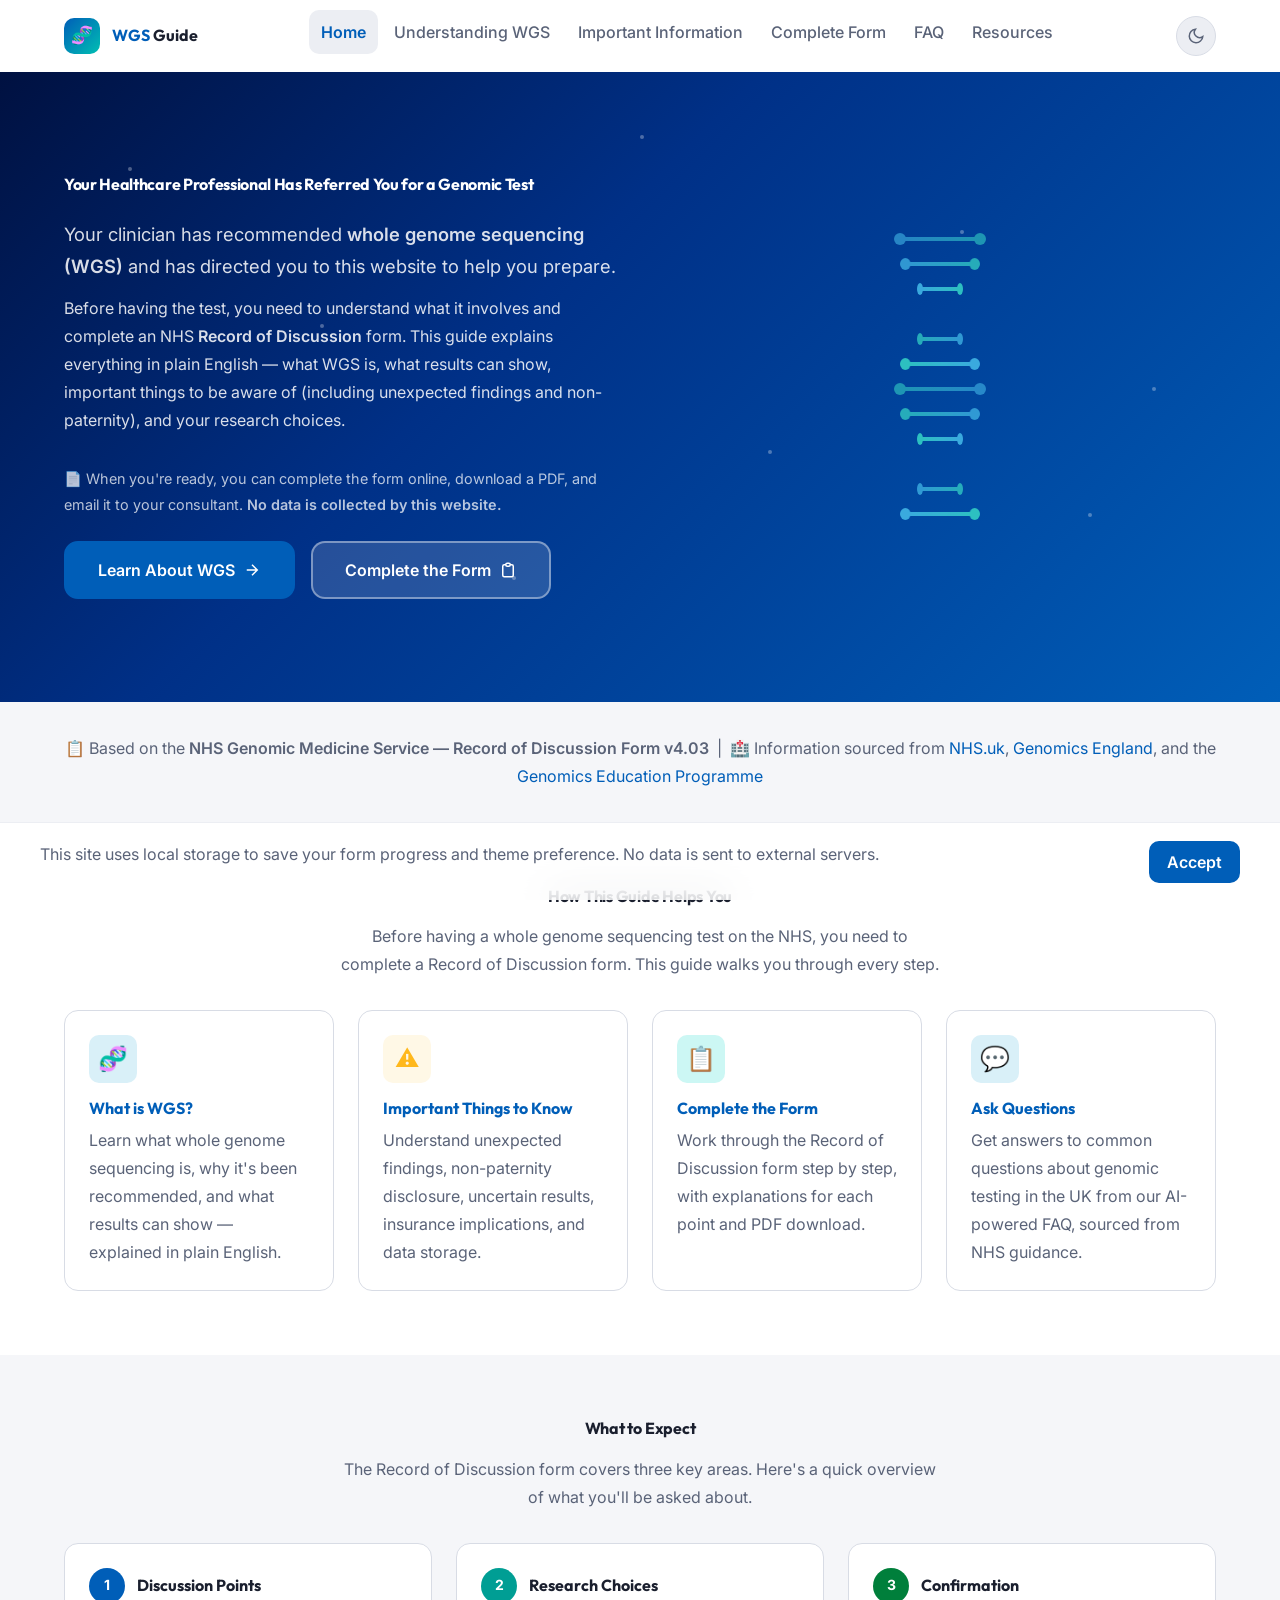
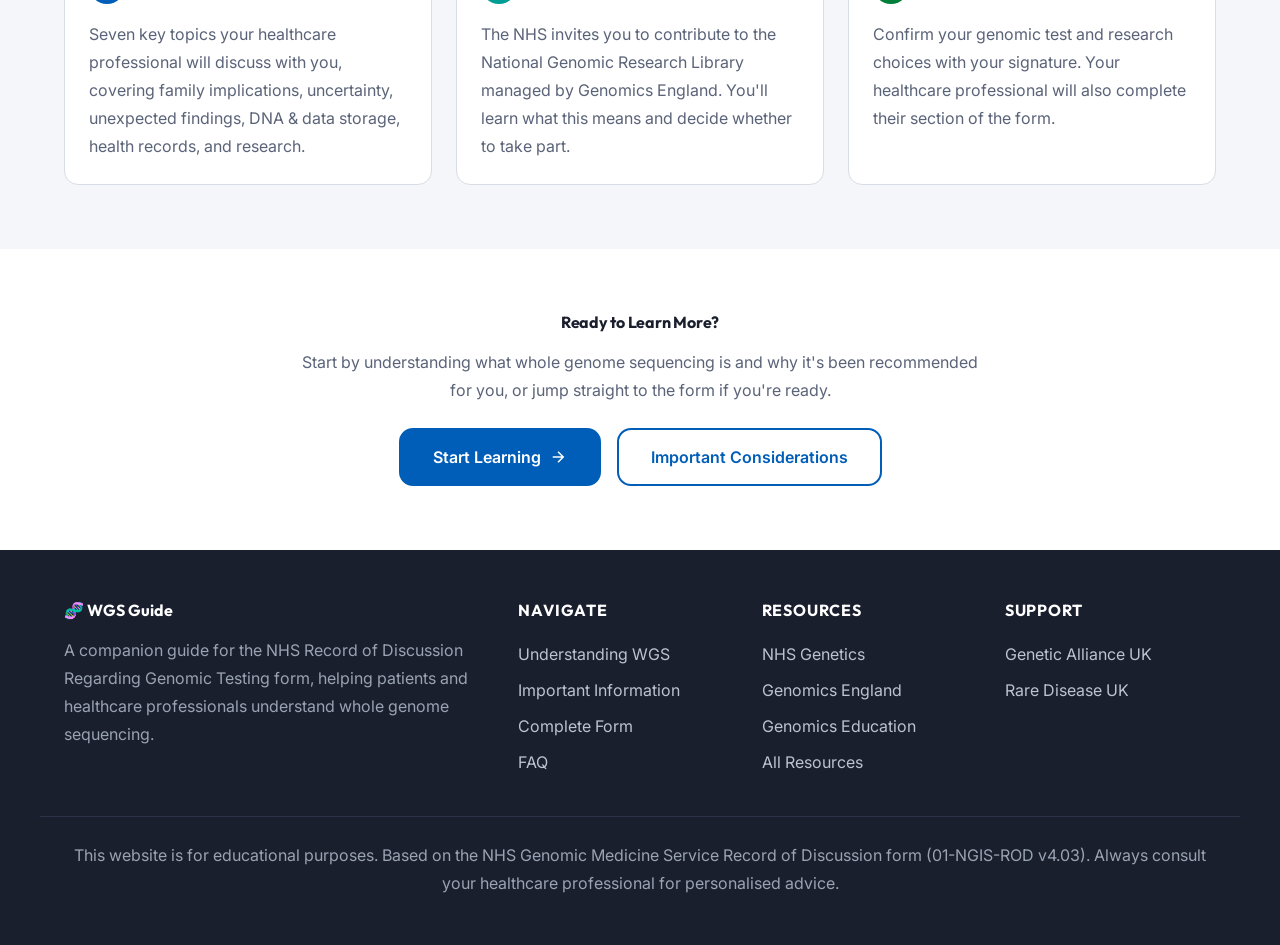
==== commit aff6e93b: "Expand hero to explain why patient has been given this link" ====
--- a/index.html
+++ b/index.html
@@ -56,8 +56,10 @@
 
       <div class="hero__content">
         <div class="hero__text">
-          <h1>Understanding Your Genomic Test</h1>
-          <p>A step-by-step guide to help you understand whole genome sequencing (WGS) and complete your NHS Record of Discussion form with confidence.</p>
+          <h1>Your Healthcare Professional Has Referred You for a Genomic Test</h1>
+          <p style="font-size:1.15rem;margin-bottom:0.75rem">Your clinician has recommended <strong>whole genome sequencing (WGS)</strong> and has directed you to this website to help you prepare.</p>
+          <p>Before having the test, you need to understand what it involves and complete an NHS <strong>Record of Discussion</strong> form. This guide explains everything in plain English — what WGS is, what results can show, important things to be aware of (including unexpected findings and non-paternity), and your research choices.</p>
+          <p style="font-size:0.9rem;opacity:0.85;margin-bottom:1.5rem">📄 When you're ready, you can complete the form online, download a PDF, and email it to your consultant. <strong>No data is collected by this website.</strong></p>
           <div class="hero__actions">
             <a href="understanding-wgs.html" class="btn btn--primary btn--lg" id="hero-learn-btn">
               Learn About WGS
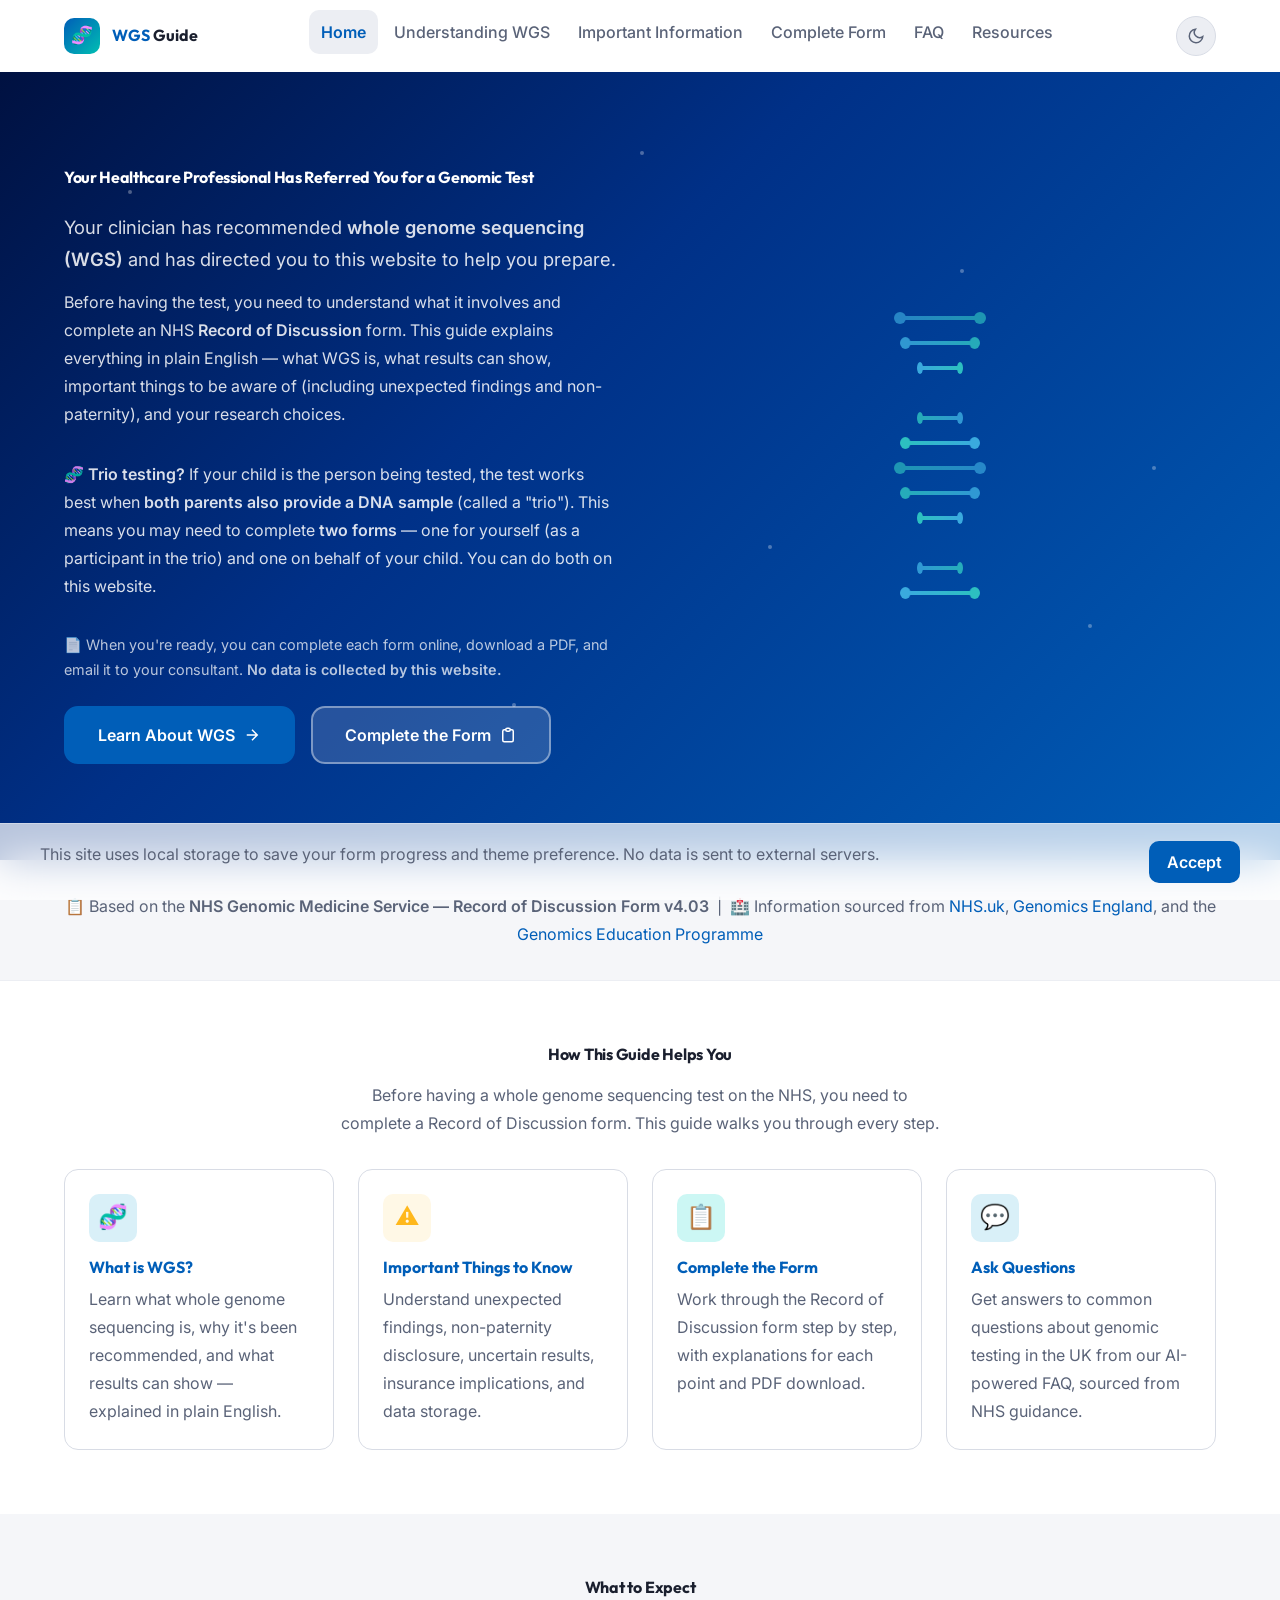
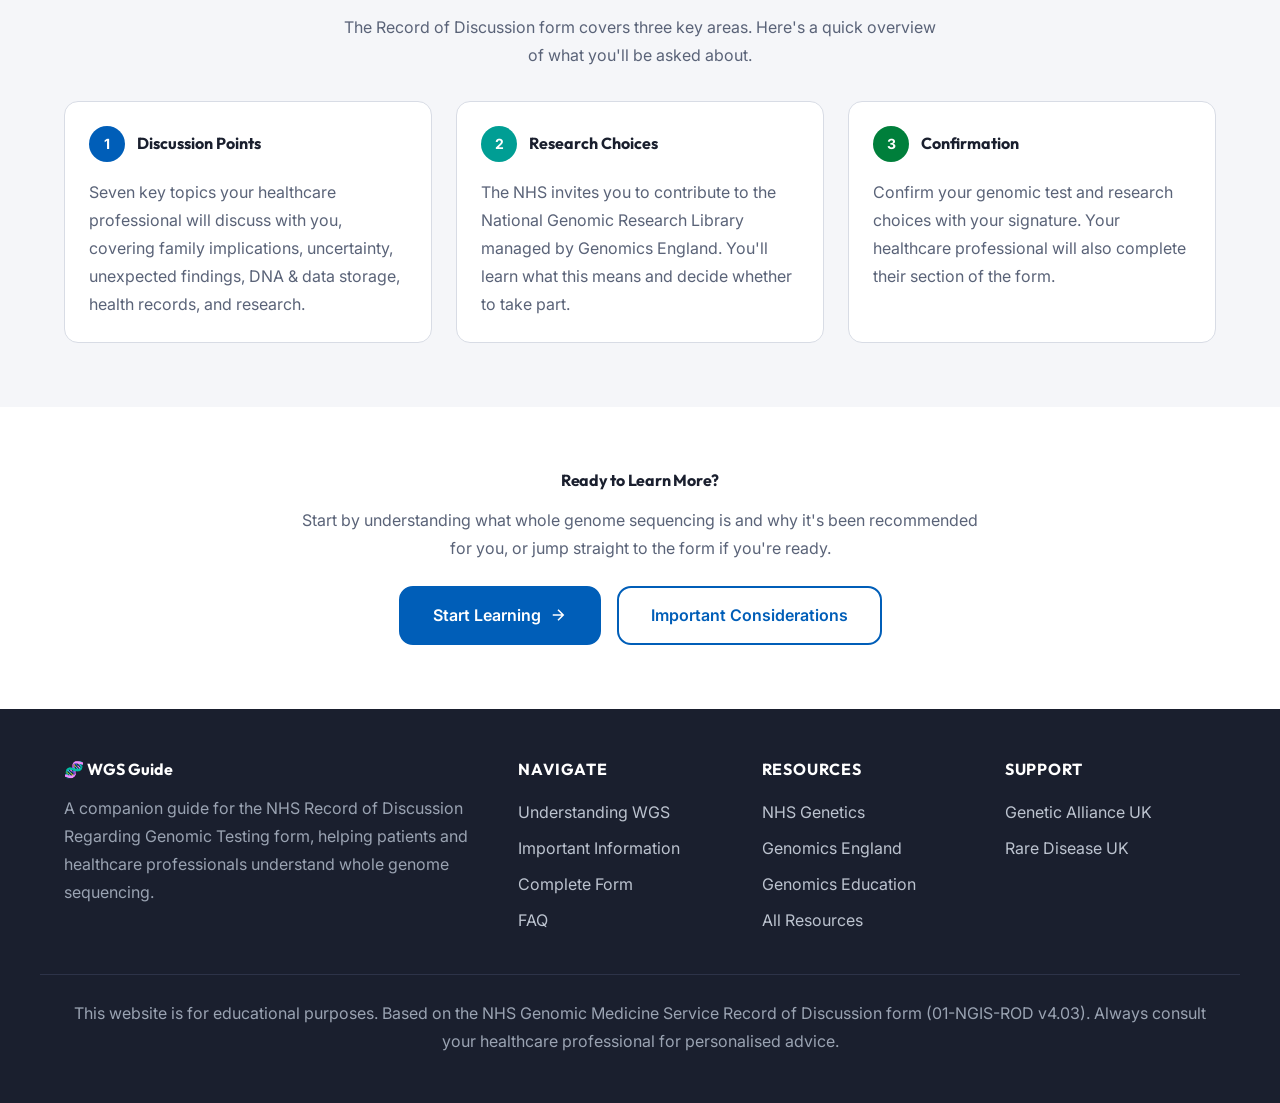
==== commit 4475b521: "Add trio testing support: explain two forms needed, add Start New Form button - Landing page: explai" ====
--- a/index.html
+++ b/index.html
@@ -59,7 +59,8 @@
           <h1>Your Healthcare Professional Has Referred You for a Genomic Test</h1>
           <p style="font-size:1.15rem;margin-bottom:0.75rem">Your clinician has recommended <strong>whole genome sequencing (WGS)</strong> and has directed you to this website to help you prepare.</p>
           <p>Before having the test, you need to understand what it involves and complete an NHS <strong>Record of Discussion</strong> form. This guide explains everything in plain English — what WGS is, what results can show, important things to be aware of (including unexpected findings and non-paternity), and your research choices.</p>
-          <p style="font-size:0.9rem;opacity:0.85;margin-bottom:1.5rem">📄 When you're ready, you can complete the form online, download a PDF, and email it to your consultant. <strong>No data is collected by this website.</strong></p>
+          <p>🧬 <strong>Trio testing?</strong> If your child is the person being tested, the test works best when <strong>both parents also provide a DNA sample</strong> (called a "trio"). This means you may need to complete <strong>two forms</strong> — one for yourself (as a participant in the trio) and one on behalf of your child. You can do both on this website.</p>
+          <p style="font-size:0.9rem;opacity:0.85;margin-bottom:1.5rem">📄 When you're ready, you can complete each form online, download a PDF, and email it to your consultant. <strong>No data is collected by this website.</strong></p>
           <div class="hero__actions">
             <a href="understanding-wgs.html" class="btn btn--primary btn--lg" id="hero-learn-btn">
               Learn About WGS
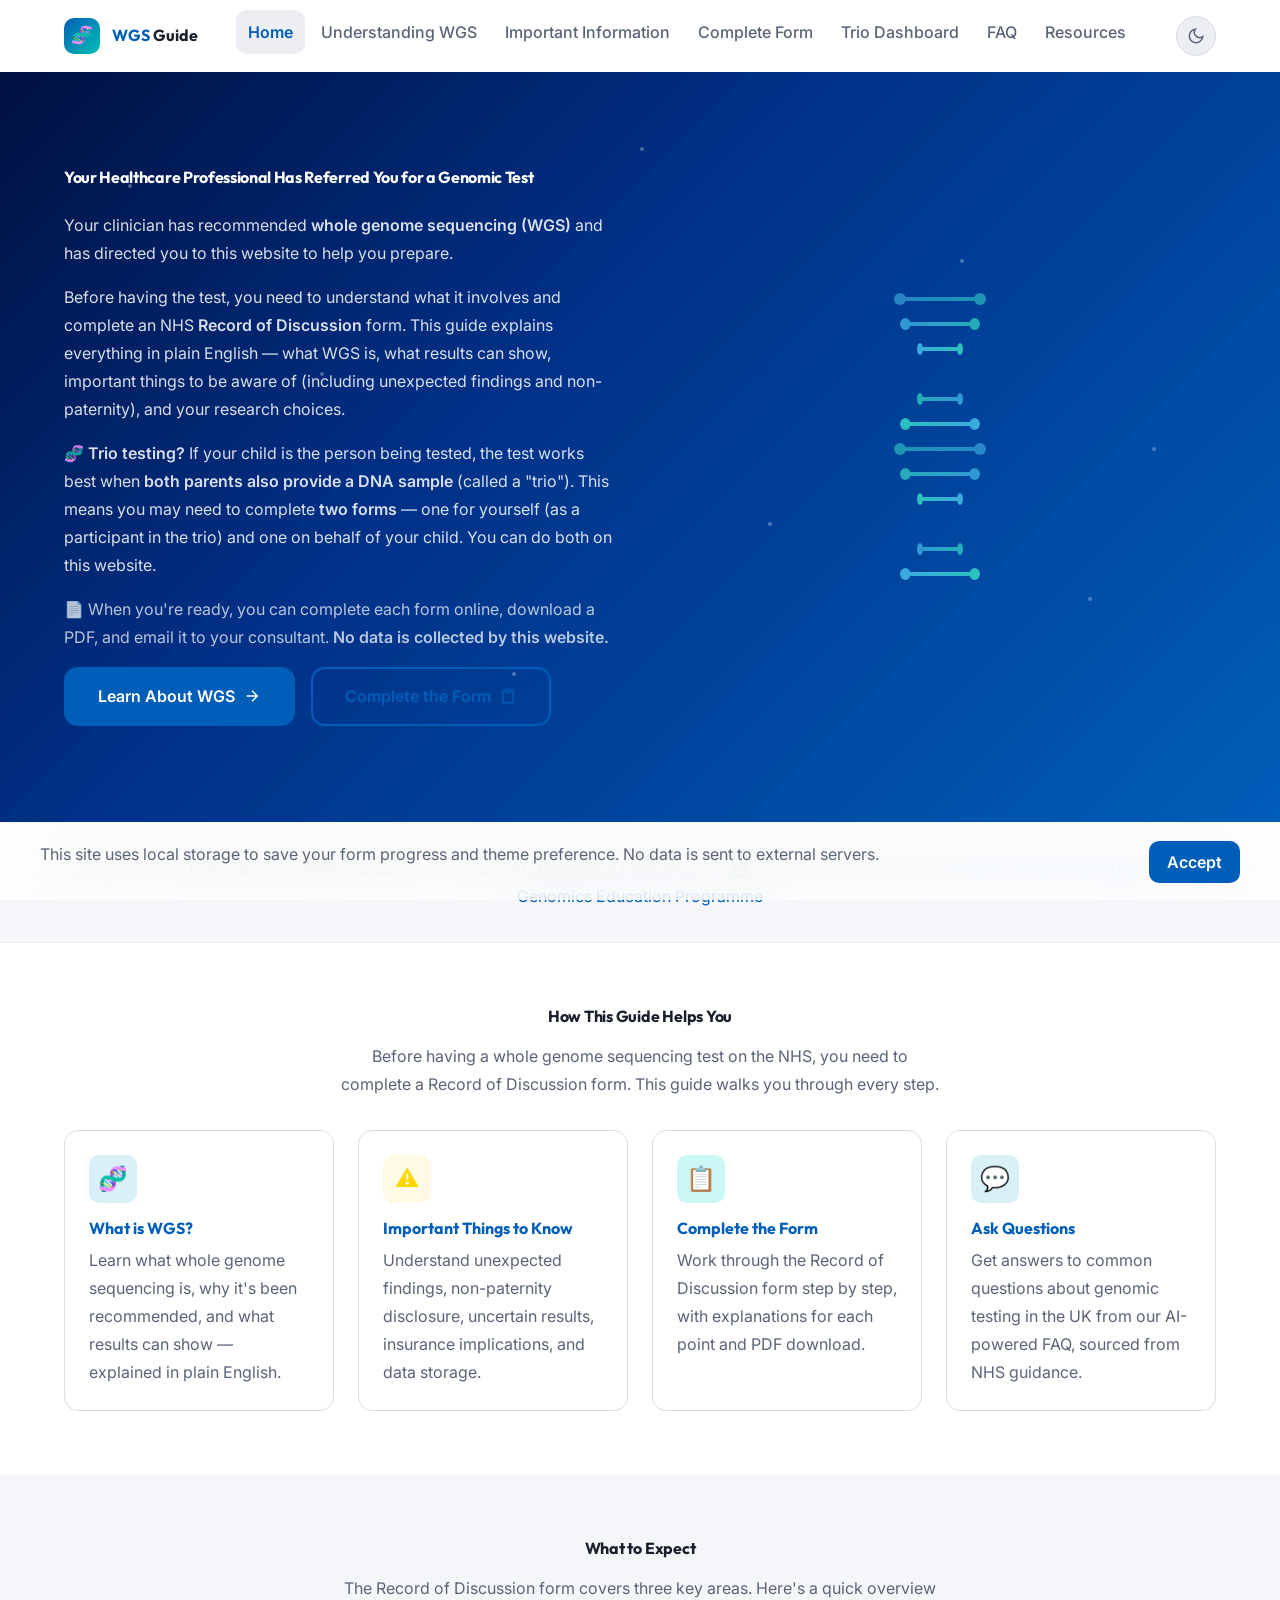
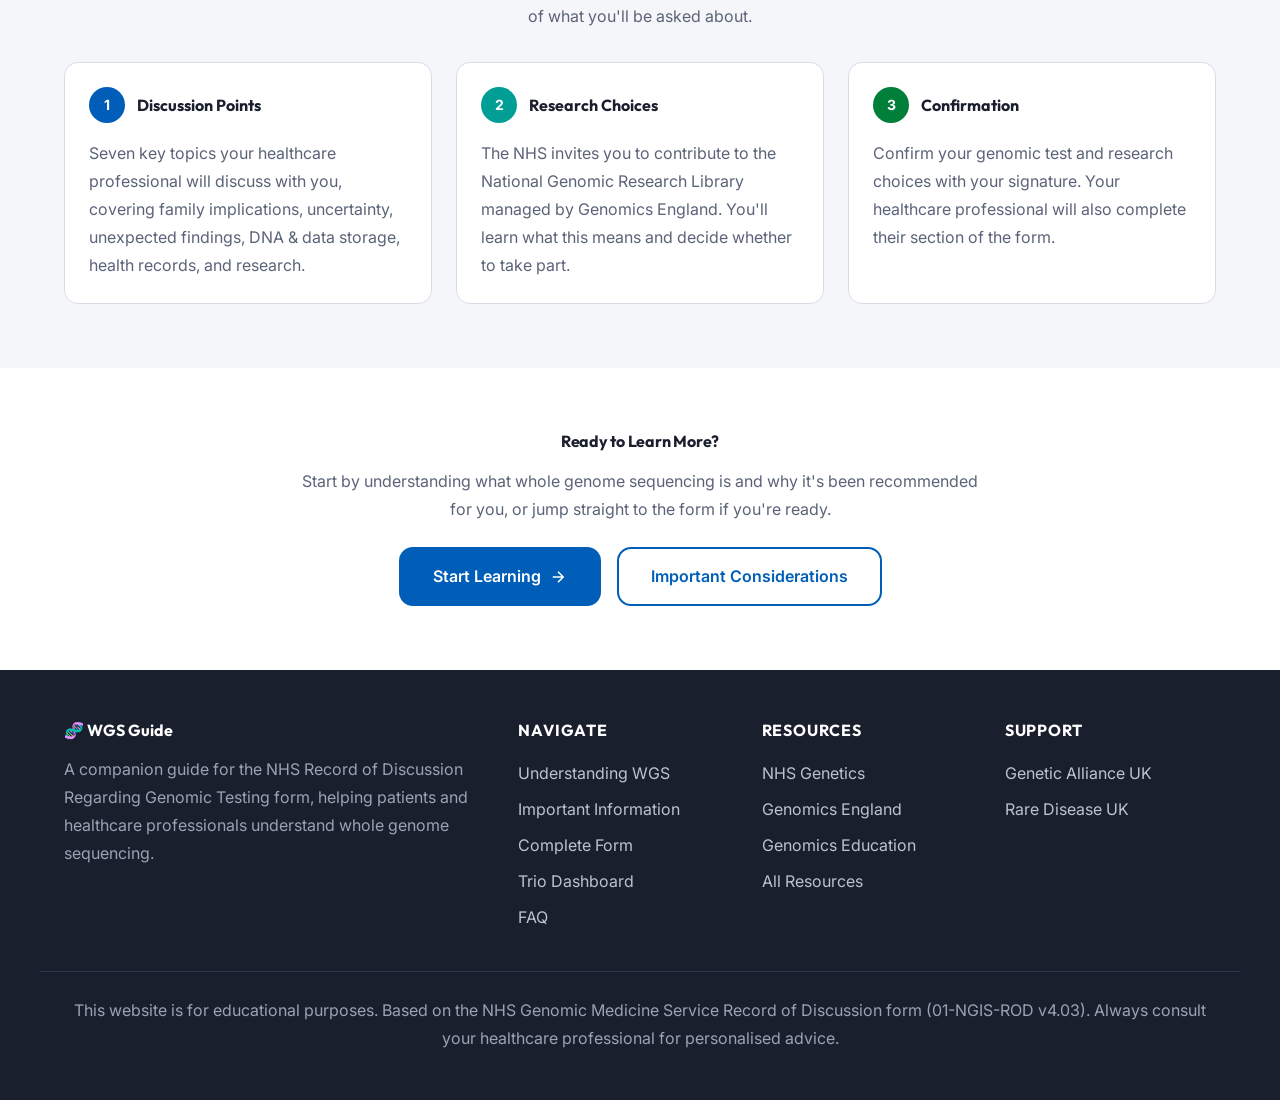
==== commit 59e30c58: "Replace inline styles with CSS classes, deduplicate CSS, align NHS colours Tier 1 design audit fixes" ====
--- a/index.html
+++ b/index.html
@@ -13,31 +13,7 @@
 <body>
   <a href="#main" class="skip-to-content">Skip to main content</a>
 
-  <nav class="nav" role="navigation" aria-label="Main navigation">
-    <div class="nav__inner">
-      <a href="index.html" class="nav__brand" aria-label="WGS Guide Home">
-        <div class="nav__brand-icon">🧬</div>
-        <div class="nav__brand-text"><span>WGS</span> Guide</div>
-      </a>
-      <ul class="nav__links" id="nav-links" role="menubar">
-        <li role="none"><a href="index.html" class="nav__link" role="menuitem">Home</a></li>
-        <li role="none"><a href="understanding-wgs.html" class="nav__link" role="menuitem">Understanding WGS</a></li>
-        <li role="none"><a href="pitfalls.html" class="nav__link" role="menuitem">Important Information</a></li>
-        <li role="none"><a href="form.html" class="nav__link" role="menuitem">Complete Form</a></li>
-        <li role="none"><a href="faq.html" class="nav__link" role="menuitem">FAQ</a></li>
-        <li role="none"><a href="resources.html" class="nav__link" role="menuitem">Resources</a></li>
-      </ul>
-      <div class="nav__actions">
-        <button class="theme-toggle" id="theme-toggle" aria-label="Toggle dark mode">
-          <svg class="icon-moon" fill="none" viewBox="0 0 24 24" stroke="currentColor" stroke-width="2"><path d="M21 12.79A9 9 0 1 1 11.21 3 7 7 0 0 0 21 12.79z"/></svg>
-          <svg class="icon-sun" fill="none" viewBox="0 0 24 24" stroke="currentColor" stroke-width="2"><circle cx="12" cy="12" r="5"/><path d="M12 1v2M12 21v2M4.22 4.22l1.42 1.42M18.36 18.36l1.42 1.42M1 12h2M21 12h2M4.22 19.78l1.42-1.42M18.36 5.64l1.42-1.42"/></svg>
-        </button>
-        <button class="nav__hamburger" id="nav-hamburger" aria-label="Menu" aria-expanded="false">
-          <svg fill="none" viewBox="0 0 24 24" stroke="currentColor" stroke-width="2"><path d="M4 6h16M4 12h16M4 18h16"/></svg>
-        </button>
-      </div>
-    </div>
-  </nav>
+  <div id="site-nav"></div>
 
   <main id="main">
     <!-- Hero Section -->
@@ -57,16 +33,16 @@
       <div class="hero__content">
         <div class="hero__text">
           <h1>Your Healthcare Professional Has Referred You for a Genomic Test</h1>
-          <p style="font-size:1.15rem;margin-bottom:0.75rem">Your clinician has recommended <strong>whole genome sequencing (WGS)</strong> and has directed you to this website to help you prepare.</p>
+          <p class="hero__lead">Your clinician has recommended <strong>whole genome sequencing (WGS)</strong> and has directed you to this website to help you prepare.</p>
           <p>Before having the test, you need to understand what it involves and complete an NHS <strong>Record of Discussion</strong> form. This guide explains everything in plain English — what WGS is, what results can show, important things to be aware of (including unexpected findings and non-paternity), and your research choices.</p>
           <p>🧬 <strong>Trio testing?</strong> If your child is the person being tested, the test works best when <strong>both parents also provide a DNA sample</strong> (called a "trio"). This means you may need to complete <strong>two forms</strong> — one for yourself (as a participant in the trio) and one on behalf of your child. You can do both on this website.</p>
-          <p style="font-size:0.9rem;opacity:0.85;margin-bottom:1.5rem">📄 When you're ready, you can complete each form online, download a PDF, and email it to your consultant. <strong>No data is collected by this website.</strong></p>
+          <p class="hero__note">📄 When you're ready, you can complete each form online, download a PDF, and email it to your consultant. <strong>No data is collected by this website.</strong></p>
           <div class="hero__actions">
             <a href="understanding-wgs.html" class="btn btn--primary btn--lg" id="hero-learn-btn">
               Learn About WGS
               <svg fill="none" viewBox="0 0 24 24" stroke="currentColor" stroke-width="2"><path d="M5 12h14M12 5l7 7-7 7"/></svg>
             </a>
-            <a href="form.html" class="btn btn--secondary btn--lg" id="hero-form-btn" style="background:rgba(255,255,255,0.15);color:white;border-color:rgba(255,255,255,0.4)">
+            <a href="form.html" class="btn btn--secondary btn--lg btn--hero-ghost" id="hero-form-btn">
               Complete the Form
               <svg fill="none" viewBox="0 0 24 24" stroke="currentColor" stroke-width="2"><path d="M9 5H7a2 2 0 00-2 2v12a2 2 0 002 2h10a2 2 0 002-2V7a2 2 0 00-2-2h-2M9 5a2 2 0 002 2h2a2 2 0 002-2M9 5a2 2 0 012-2h2a2 2 0 012 2"/></svg>
             </a>
@@ -81,9 +57,9 @@
     </section>
 
     <!-- Trust Bar -->
-    <section class="section--sm" style="background:var(--surface-secondary);border-bottom:1px solid var(--color-neutral-100)">
+    <section class="section--sm trust-bar">
       <div class="container text-center">
-        <p class="text-muted text-sm" style="margin-bottom:0">
+        <p class="text-muted text-sm mb-0">
           📋 Based on the <strong>NHS Genomic Medicine Service — Record of Discussion Form v4.03</strong> &nbsp;|&nbsp;
           🏥 Information sourced from <a href="https://www.nhs.uk/conditions/genetics/" target="_blank" rel="noopener">NHS.uk</a>,
           <a href="https://www.genomicsengland.co.uk/" target="_blank" rel="noopener">Genomics England</a>, and the
@@ -97,7 +73,7 @@
       <div class="container">
         <div class="text-center mb-8">
           <h2 class="mb-4">How This Guide Helps You</h2>
-          <p class="text-muted" style="max-width:600px;margin:0 auto">Before having a whole genome sequencing test on the NHS, you need to complete a Record of Discussion form. This guide walks you through every step.</p>
+          <p class="text-muted text-measure">Before having a whole genome sequencing test on the NHS, you need to complete a Record of Discussion form. This guide walks you through every step.</p>
         </div>
 
         <div class="grid grid-4 gap-6">
@@ -129,34 +105,34 @@
     </section>
 
     <!-- What to Expect -->
-    <section class="section" style="background:var(--surface-secondary)">
+    <section class="section bg-secondary">
       <div class="container">
         <div class="text-center mb-8">
           <h2 class="mb-4">What to Expect</h2>
-          <p class="text-muted" style="max-width:600px;margin:0 auto">The Record of Discussion form covers three key areas. Here's a quick overview of what you'll be asked about.</p>
+          <p class="text-muted text-measure">The Record of Discussion form covers three key areas. Here's a quick overview of what you'll be asked about.</p>
         </div>
 
         <div class="grid grid-3 gap-6">
           <div class="card animate-on-scroll" id="expect-discussion">
-            <div style="display:flex;align-items:center;gap:var(--space-3);margin-bottom:var(--space-4)">
-              <div style="width:36px;height:36px;border-radius:50%;background:var(--color-primary-600);color:white;display:flex;align-items:center;justify-content:center;font-weight:700;font-size:0.875rem">1</div>
-              <h4 style="margin-bottom:0">Discussion Points</h4>
+            <div class="step-header">
+              <div class="step-circle step-circle--primary">1</div>
+              <h4 class="mb-0">Discussion Points</h4>
             </div>
             <p class="card__desc">Seven key topics your healthcare professional will discuss with you, covering family implications, uncertainty, unexpected findings, DNA & data storage, health records, and research.</p>
           </div>
 
           <div class="card animate-on-scroll delay-1" id="expect-research">
-            <div style="display:flex;align-items:center;gap:var(--space-3);margin-bottom:var(--space-4)">
-              <div style="width:36px;height:36px;border-radius:50%;background:var(--color-secondary-600);color:white;display:flex;align-items:center;justify-content:center;font-weight:700;font-size:0.875rem">2</div>
-              <h4 style="margin-bottom:0">Research Choices</h4>
+            <div class="step-header">
+              <div class="step-circle step-circle--teal">2</div>
+              <h4 class="mb-0">Research Choices</h4>
             </div>
             <p class="card__desc">The NHS invites you to contribute to the National Genomic Research Library managed by Genomics England. You'll learn what this means and decide whether to take part.</p>
           </div>
 
           <div class="card animate-on-scroll delay-2" id="expect-confirm">
-            <div style="display:flex;align-items:center;gap:var(--space-3);margin-bottom:var(--space-4)">
-              <div style="width:36px;height:36px;border-radius:50%;background:var(--color-success);color:white;display:flex;align-items:center;justify-content:center;font-weight:700;font-size:0.875rem">3</div>
-              <h4 style="margin-bottom:0">Confirmation</h4>
+            <div class="step-header">
+              <div class="step-circle step-circle--green">3</div>
+              <h4 class="mb-0">Confirmation</h4>
             </div>
             <p class="card__desc">Confirm your genomic test and research choices with your signature. Your healthcare professional will also complete their section of the form.</p>
           </div>
@@ -167,10 +143,10 @@
     <!-- CTA -->
     <section class="section">
       <div class="container text-center">
-        <div class="animate-on-scroll" style="max-width:700px;margin:0 auto">
+        <div class="animate-on-scroll text-measure--wide">
           <h2 class="mb-4">Ready to Learn More?</h2>
           <p class="text-muted mb-6">Start by understanding what whole genome sequencing is and why it's been recommended for you, or jump straight to the form if you're ready.</p>
-          <div style="display:flex;gap:var(--space-4);justify-content:center;flex-wrap:wrap">
+          <div class="btn-group">
             <a href="understanding-wgs.html" class="btn btn--primary btn--lg" id="cta-learn-btn">
               Start Learning
               <svg fill="none" viewBox="0 0 24 24" stroke="currentColor" stroke-width="2"><path d="M5 12h14M12 5l7 7-7 7"/></svg>
@@ -184,42 +160,7 @@
     </section>
   </main>
 
-  <footer class="footer">
-    <div class="footer__inner">
-      <div>
-        <div class="footer__brand">🧬 WGS Guide</div>
-        <p class="footer__desc">A companion guide for the NHS Record of Discussion Regarding Genomic Testing form, helping patients and healthcare professionals understand whole genome sequencing.</p>
-      </div>
-      <div>
-        <div class="footer__heading">Navigate</div>
-        <ul class="footer__list">
-          <li><a href="understanding-wgs.html">Understanding WGS</a></li>
-          <li><a href="pitfalls.html">Important Information</a></li>
-          <li><a href="form.html">Complete Form</a></li>
-          <li><a href="faq.html">FAQ</a></li>
-        </ul>
-      </div>
-      <div>
-        <div class="footer__heading">Resources</div>
-        <ul class="footer__list">
-          <li><a href="https://www.nhs.uk/conditions/genetics/" target="_blank" rel="noopener">NHS Genetics</a></li>
-          <li><a href="https://www.genomicsengland.co.uk/" target="_blank" rel="noopener">Genomics England</a></li>
-          <li><a href="https://www.genomicseducation.hee.nhs.uk/" target="_blank" rel="noopener">Genomics Education</a></li>
-          <li><a href="resources.html">All Resources</a></li>
-        </ul>
-      </div>
-      <div>
-        <div class="footer__heading">Support</div>
-        <ul class="footer__list">
-          <li><a href="https://www.geneticalliance.org.uk/" target="_blank" rel="noopener">Genetic Alliance UK</a></li>
-          <li><a href="https://www.raredisease.org.uk/" target="_blank" rel="noopener">Rare Disease UK</a></li>
-        </ul>
-      </div>
-    </div>
-    <div class="footer__bottom">
-      <p>This website is for educational purposes. Based on the NHS Genomic Medicine Service Record of Discussion form (01-NGIS-ROD v4.03). Always consult your healthcare professional for personalised advice.</p>
-    </div>
-  </footer>
+  <div id="site-footer"></div>
 
   <div class="cookie-banner" id="cookie-banner">
     <div class="cookie-banner__inner">
@@ -230,6 +171,7 @@
     </div>
   </div>
 
+  <script src="js/chrome.js"></script>
   <script src="js/app.js"></script>
   <script>
     // DNA Helix Animation
--- a/css/design-system.css
+++ b/css/design-system.css
@@ -1,4 +1,7 @@
 /* WGS Record of Discussion — Design System */
+/* Google Fonts import with display=swap ensures text renders immediately with fallback fonts.
+   In offline scenarios (file:// URLs), the import fails silently and fallback fonts are used seamlessly.
+   Font stacks (Inter, Outfit) degrade gracefully to system fonts. */
 @import url('https://fonts.googleapis.com/css2?family=Inter:wght@300;400;500;600;700&family=Outfit:wght@400;500;600;700;800&display=swap');
 
 :root {
@@ -9,7 +12,7 @@
   --color-secondary-600:#009E94;--color-secondary-500:#00BFB3;--color-secondary-400:#33CFC5;
   --color-secondary-200:#99EFE9;--color-secondary-100:#CCF7F4;--color-secondary-50:#E6FBF9;
   --color-success:#007F3B;--color-success-bg:#E6F4EC;
-  --color-warning:#FFB81C;--color-warning-bg:#FFF8E6;
+  --color-warning:#FFD700;--color-warning-bg:#FFF9E6;
   --color-danger:#D5281B;--color-danger-bg:#FBEAE9;
   --color-info:#005EB8;--color-info-bg:#EDF7FC;
   --color-neutral-950:#0B0F19;--color-neutral-900:#1A1F2E;--color-neutral-800:#2D3348;
@@ -63,7 +66,7 @@
   --shadow-lg:0 10px 15px -3px rgba(0,0,0,0.3),0 4px 6px rgba(0,0,0,0.2);
   --shadow-xl:0 20px 25px -5px rgba(0,0,0,0.4),0 8px 10px rgba(0,0,0,0.2);
   --shadow-glow:0 0 40px rgba(65,182,230,0.15);
-  --color-success-bg:rgba(0,127,59,0.15);--color-warning-bg:rgba(255,184,28,0.12);
+  --color-success-bg:rgba(0,127,59,0.15);--color-warning-bg:rgba(255,215,0,0.12);
   --color-danger-bg:rgba(213,40,27,0.12);--color-info-bg:rgba(0,94,184,0.12);
 }
 
@@ -108,6 +111,13 @@
 .mb-2{margin-bottom:var(--space-2)}.mb-4{margin-bottom:var(--space-4)}
 .mb-6{margin-bottom:var(--space-6)}.mb-8{margin-bottom:var(--space-8)}
 .sr-only{position:absolute;width:1px;height:1px;padding:0;margin:-1px;overflow:hidden;clip:rect(0,0,0,0);white-space:nowrap;border-width:0}
+.mb-0{margin-bottom:0}
+.bg-secondary{background:var(--surface-secondary)}
+.text-measure{max-width:600px;margin-left:auto;margin-right:auto}
+.text-measure--sm{max-width:500px;margin-left:auto;margin-right:auto}
+.text-measure--wide{max-width:700px;margin-left:auto;margin-right:auto}
+.btn-group{display:flex;gap:var(--space-4);justify-content:center;flex-wrap:wrap}
+.btn-group--tight{display:flex;gap:var(--space-3);justify-content:center;flex-wrap:wrap}
 
 ::selection{background:var(--color-primary-200);color:var(--color-primary-900)}
 [data-theme="dark"] ::selection{background:var(--color-primary-800);color:var(--color-primary-100)}
@@ -124,6 +134,19 @@
 .animate-on-scroll.delay-1{transition-delay:100ms}.animate-on-scroll.delay-2{transition-delay:200ms}
 .animate-on-scroll.delay-3{transition-delay:300ms}.animate-on-scroll.delay-4{transition-delay:400ms}
 
+/* Hero Component Classes */
+.hero__lead{font-size:1.15rem;margin-bottom:0.75rem}
+.hero__note{font-size:0.9rem;opacity:0.85;margin-bottom:1.5rem}
+.btn--hero-ghost{background:rgba(255,255,255,0.15);color:white;border-color:rgba(255,255,255,0.4)}
+.btn--hero-ghost:hover{background:rgba(255,255,255,0.25);border-color:rgba(255,255,255,0.6)}
+.trust-bar{background:var(--surface-secondary);border-bottom:1px solid var(--color-neutral-100)}
+[data-theme="dark"] .trust-bar{border-color:var(--color-neutral-800)}
+.step-circle{width:36px;height:36px;border-radius:50%;color:white;display:flex;align-items:center;justify-content:center;font-weight:700;font-size:0.875rem}
+.step-circle--primary{background:var(--color-primary-600)}
+.step-circle--teal{background:var(--color-secondary-600)}
+.step-circle--green{background:var(--color-success)}
+.step-header{display:flex;align-items:center;gap:var(--space-3);margin-bottom:var(--space-4)}
+
 .skip-to-content{position:absolute;top:-100%;left:var(--space-4);padding:var(--space-3) var(--space-6);
   background:var(--color-primary-600);color:var(--text-inverse);font-weight:600;
   border-radius:0 0 var(--radius-md) var(--radius-md);z-index:var(--z-toast);transition:top var(--duration-fast) var(--ease-out)}
@@ -131,6 +154,29 @@
 
 @media print{
   body{background:white;color:black;font-size:11pt}
-  .nav,.theme-toggle,.skip-to-content,footer{display:none!important}
+  .nav,.theme-toggle,.skip-to-content,footer,.cookie-banner,
+  .hero__particles,.hero__bg,.nav__backdrop,.video-placeholder{display:none!important}
   .container{max-width:100%;padding:0}.section{padding:1rem 0}
+  .animate-on-scroll{opacity:1!important;transform:none!important}
+  .hero{background:none;min-height:auto;padding:2rem 0}
+  .hero__content{display:block}
+  .hero__text h1,.hero__text p{color:black}
+  .page-header{background:none;color:black;padding:1.5rem 0}
+  .page-header h1,.page-header p,.page-header .breadcrumb a,.page-header .breadcrumb span{color:black}
+  .card,.accordion,.form-section,.alert{box-shadow:none;border:1px solid #ccc}
+  a[href]::after{content:" (" attr(href) ")";font-size:0.8em;color:#666}
+  a[href^="#"]::after,a[href^="javascript"]::after,.nav a::after,.breadcrumb a::after{content:none}
 }
+
+/* Respect users who have asked the OS to reduce motion. */
+@media (prefers-reduced-motion: reduce){
+  *,*::before,*::after{
+    animation-duration:0.001ms!important;
+    animation-iteration-count:1!important;
+    transition-duration:0.001ms!important;
+    scroll-behavior:auto!important;
+  }
+  .animate-on-scroll{opacity:1!important;transform:none!important}
+  .hero__particle,.dna-strand{animation:none!important}
+  .hero__particles{display:none}
+}
--- a/css/components.css
+++ b/css/components.css
@@ -32,6 +32,10 @@
   .nav__links.open{transform:translateX(0)}
   .nav__link{font-size:var(--text-lg);padding:var(--space-3) var(--space-4)}
   .nav__hamburger{display:flex}
+  .nav__backdrop{display:none;position:fixed;inset:0;top:var(--nav-height);
+    background:rgba(11,15,25,0.5);z-index:calc(var(--z-overlay) - 1);
+    opacity:0;transition:opacity var(--duration-normal) var(--ease-out)}
+  .nav__backdrop.open{display:block;opacity:1}
 }
 
 /* ============ THEME TOGGLE ============ */
@@ -104,9 +108,9 @@
 .accordion__chevron{width:20px;height:20px;transition:transform var(--duration-normal) var(--ease-out);
   flex-shrink:0;color:var(--text-tertiary)}
 .accordion.open .accordion__chevron{transform:rotate(180deg);color:var(--color-primary-600)}
-.accordion__body{max-height:0;overflow:hidden;transition:max-height var(--duration-slow) var(--ease-out)}
-.accordion.open .accordion__body{max-height:2000px}
-.accordion__content{padding:var(--space-4) var(--space-6) var(--space-6);color:var(--text-secondary);
+.accordion__body{display:grid;grid-template-rows:0fr;transition:grid-template-rows var(--duration-slow) var(--ease-out)}
+.accordion.open .accordion__body{grid-template-rows:1fr}
+.accordion__content{overflow:hidden;padding:var(--space-4) var(--space-6) var(--space-6);color:var(--text-secondary);
   line-height:var(--leading-relaxed);font-size:var(--text-sm)}
 .accordion__content p:last-child{margin-bottom:0}
 .accordion__number{width:32px;height:32px;border-radius:var(--radius-full);
@@ -128,20 +132,20 @@
 .alert__text:last-child{margin-bottom:0}
 
 /* ============ VIDEO PLACEHOLDER ============ */
-.video-placeholder{position:relative;width:100%;padding-top:56.25%;border-radius:var(--radius-lg);
-  overflow:hidden;background:linear-gradient(135deg,var(--color-primary-900),var(--color-neutral-800));
-  cursor:pointer;margin:var(--space-4) 0;transition:all var(--duration-normal) var(--ease-out)}
-.video-placeholder:hover{box-shadow:var(--shadow-xl);transform:scale(1.01)}
-.video-placeholder__overlay{position:absolute;inset:0;display:flex;flex-direction:column;
-  align-items:center;justify-content:center;gap:var(--space-3)}
-.video-placeholder__play{width:64px;height:64px;border-radius:var(--radius-full);
-  background:rgba(255,255,255,0.2);backdrop-filter:blur(8px);display:flex;align-items:center;
-  justify-content:center;border:2px solid rgba(255,255,255,0.3);
-  transition:all var(--duration-normal) var(--ease-out)}
-.video-placeholder:hover .video-placeholder__play{background:var(--color-primary-600);border-color:var(--color-primary-600);transform:scale(1.1)}
-.video-placeholder__play svg{width:28px;height:28px;color:white;margin-left:3px}
-.video-placeholder__label{color:rgba(255,255,255,0.8);font-size:var(--text-sm);font-weight:500}
+.video-placeholder{display:flex;align-items:center;gap:var(--space-3);
+  padding:var(--space-3) var(--space-4);border-radius:var(--radius-md);
+  background:var(--surface-secondary);border:1px dashed var(--color-neutral-300);
+  margin:var(--space-4) 0;color:var(--text-tertiary);font-size:var(--text-sm)}
+.video-placeholder__overlay{display:flex;align-items:center;gap:var(--space-3)}
+.video-placeholder__play{width:32px;height:32px;border-radius:var(--radius-full);
+  background:var(--color-neutral-200);display:flex;align-items:center;
+  justify-content:center;flex-shrink:0}
+.video-placeholder__play svg{width:14px;height:14px;color:var(--text-tertiary);margin-left:1px}
+.video-placeholder__label{color:var(--text-tertiary);font-size:var(--text-sm);font-weight:500}
+.video-placeholder:hover{border-color:var(--color-neutral-400)}
 .video-placeholder iframe{position:absolute;inset:0;width:100%;height:100%;border:none}
+[data-theme="dark"] .video-placeholder{border-color:var(--color-neutral-700);background:var(--surface-tertiary)}
+[data-theme="dark"] .video-placeholder__play{background:var(--color-neutral-800)}
 
 /* ============ STEP INDICATOR ============ */
 .steps{display:flex;align-items:center;justify-content:center;gap:0;margin-bottom:var(--space-8);padding:0 var(--space-4)}
@@ -157,6 +161,8 @@
 .step.completed .step__label{color:var(--color-success)}
 .step__connector{width:60px;height:2px;background:var(--color-neutral-200);margin:0 var(--space-2);flex-shrink:0}
 .step.completed+.step__connector,.step__connector.completed{background:var(--color-success)}
+[data-theme="dark"] .step__circle{border-color:var(--color-neutral-600)}
+[data-theme="dark"] .step__connector{background:var(--color-neutral-700)}
 @media(max-width:640px){.step__label{display:none}.step__connector{width:30px}}
 
 /* ============ FORM ELEMENTS ============ */
@@ -192,16 +198,18 @@
 .form-check__label a{text-decoration:underline}
 
 /* ============ SIGNATURE PAD ============ */
-.signature-pad{border:2px dashed var(--color-neutral-300);border-radius:var(--radius-lg);
-  padding:var(--space-2);background:var(--surface-secondary);position:relative}
-.signature-pad canvas{width:100%;height:150px;cursor:crosshair;border-radius:var(--radius-md);display:block;touch-action:none}
-.signature-pad__actions{display:flex;justify-content:flex-end;gap:var(--space-2);margin-top:var(--space-2)}
-.signature-pad__label{position:absolute;top:50%;left:50%;transform:translate(-50%,-50%);
-  color:var(--text-tertiary);font-size:var(--text-sm);pointer-events:none;transition:opacity var(--duration-fast)}
-.signature-pad.has-signature .signature-pad__label{opacity:0}
+.signature-pad{border:2px dashed var(--color-neutral-300);border-radius:var(--radius-md);
+  padding:var(--space-2);position:relative;background:var(--surface-primary);margin-bottom:var(--space-4)}
+.signature-pad canvas{display:block;width:100%;cursor:crosshair;border-radius:var(--radius-sm)}
+.signature-pad__label{display:block;text-align:center;font-size:var(--text-xs);
+  color:var(--text-tertiary);padding:var(--space-1) 0;pointer-events:none}
+.signature-pad__actions{display:flex;justify-content:flex-end;padding-top:var(--space-2)}
+.signature-pad.has-signature{border-color:var(--color-primary-400)}
+.signature-pad.has-signature .signature-pad__label{display:none}
+[data-theme="dark"] .signature-pad{border-color:var(--color-neutral-600);background:var(--color-neutral-900)}
 
 /* ============ CHAT / FAQ ============ */
-.chat{display:flex;flex-direction:column;height:calc(100vh - var(--nav-height) - 200px);min-height:500px;
+.chat{display:flex;flex-direction:column;height:clamp(400px, calc(100vh - var(--nav-height) - 200px), 700px);
   border:1px solid var(--color-neutral-200);border-radius:var(--radius-xl);overflow:hidden;background:var(--surface-primary)}
 [data-theme="dark"] .chat{border-color:var(--color-neutral-800)}
 .chat__messages{flex:1;overflow-y:auto;padding:var(--space-6);display:flex;flex-direction:column;gap:var(--space-4)}
@@ -235,20 +243,21 @@
 [data-theme="dark"] .chat__chip{background:rgba(0,94,184,0.15);border-color:rgba(0,94,184,0.3);color:var(--color-primary-400)}
 
 /* ============ RESOURCE CARD ============ */
-.resource-card{display:flex;align-items:flex-start;gap:var(--space-4);padding:var(--space-5);
-  border:1px solid var(--color-neutral-200);border-radius:var(--radius-lg);
-  transition:all var(--duration-normal) var(--ease-out);text-decoration:none;color:inherit}
-.resource-card:hover{border-color:var(--color-primary-400);box-shadow:var(--shadow-md);text-decoration:none;transform:translateY(-2px)}
-[data-theme="dark"] .resource-card{border-color:var(--color-neutral-800)}
-.resource-card__icon{width:44px;height:44px;border-radius:var(--radius-md);display:flex;
-  align-items:center;justify-content:center;font-size:1.25rem;flex-shrink:0;
-  background:var(--color-primary-100);color:var(--color-primary-600)}
-[data-theme="dark"] .resource-card__icon{background:rgba(0,94,184,0.2)}
+.resource-card{display:flex;align-items:flex-start;gap:var(--space-4);background:var(--surface-primary);
+  border:1px solid var(--color-neutral-200);border-radius:var(--radius-lg);padding:var(--space-5);
+  text-decoration:none;transition:all var(--duration-fast);position:relative}
+.resource-card:hover{border-color:var(--color-primary-400);box-shadow:var(--shadow-lg);transform:translateY(-2px)}
+[data-theme="dark"] .resource-card{border-color:var(--color-neutral-700);background:var(--surface-secondary)}
+.resource-card__icon{width:48px;height:48px;border-radius:var(--radius-md);background:var(--color-primary-50);
+  color:var(--color-primary-600);display:flex;align-items:center;justify-content:center;
+  font-size:1.5rem;flex-shrink:0}
 .resource-card__content{flex:1;min-width:0}
-.resource-card__title{font-weight:700;font-size:var(--text-sm);margin-bottom:var(--space-1);color:var(--text-primary)}
-.resource-card__desc{font-size:var(--text-xs);color:var(--text-secondary);line-height:var(--leading-relaxed);margin-bottom:0}
-.resource-card__badge{font-size:var(--text-xs);font-weight:600;padding:2px var(--space-2);
-  border-radius:var(--radius-full);background:var(--color-primary-100);color:var(--color-primary-600);white-space:nowrap}
+.resource-card__title{font-weight:700;font-size:var(--text-base);color:var(--text-primary);margin-bottom:var(--space-1)}
+.resource-card__desc{font-size:var(--text-sm);color:var(--text-secondary);line-height:var(--leading-relaxed);margin:0}
+.resource-card__badge{position:absolute;top:var(--space-3);right:var(--space-3);font-size:var(--text-xs);
+  font-weight:600;background:var(--color-primary-50);color:var(--color-primary-600);
+  padding:2px 8px;border-radius:var(--radius-full)}
+[data-theme="dark"] .resource-card__badge{background:rgba(0,94,184,0.2);color:var(--color-primary-400)}
 
 /* ============ FOOTER ============ */
 .footer{background:var(--color-neutral-900);color:var(--color-neutral-400);padding:var(--space-12) 0 var(--space-8)}
@@ -256,7 +265,14 @@
 .footer a:hover{color:white}
 .footer__inner{display:grid;grid-template-columns:2fr 1fr 1fr 1fr;gap:var(--space-8);
   max-width:var(--container-xl);margin:0 auto;padding:0 var(--space-6)}
-@media(max-width:768px){.footer__inner{grid-template-columns:1fr}}
+@media(max-width:768px){
+  .footer__inner{grid-template-columns:1fr 1fr;gap:var(--space-4)}
+  .footer__inner > :first-child{grid-column:1 / -1}
+  .footer__desc{font-size:var(--text-xs)}
+  .footer__heading{font-size:var(--text-xs);margin-bottom:var(--space-2)}
+  .footer__list a{font-size:var(--text-xs)}
+  .footer__list li{margin-bottom:var(--space-1)}
+}
 .footer__brand{font-family:var(--font-heading);font-size:var(--text-xl);font-weight:700;color:white;margin-bottom:var(--space-3)}
 .footer__desc{font-size:var(--text-sm);line-height:var(--leading-relaxed);margin-bottom:0}
 .footer__heading{font-family:var(--font-heading);font-weight:700;color:white;font-size:var(--text-sm);
@@ -277,7 +293,7 @@
   display:grid;grid-template-columns:1fr 1fr;gap:var(--space-12);align-items:center}
 @media(max-width:768px){.hero__content{grid-template-columns:1fr;text-align:center}}
 .hero__text h1{color:white;margin-bottom:var(--space-6)}
-.hero__text p{color:rgba(255,255,255,0.85);font-size:var(--text-lg);margin-bottom:var(--space-8)}
+.hero__text p{color:rgba(255,255,255,0.85);font-size:var(--text-lg);margin-bottom:var(--space-4)}
 .hero__actions{display:flex;gap:var(--space-4);flex-wrap:wrap}
 @media(max-width:768px){.hero__actions{justify-content:center}}
 .hero__visual{display:flex;align-items:center;justify-content:center}
@@ -293,17 +309,15 @@
 .dna-base::after{right:-6px;background:var(--color-secondary-400)}
 
 /* ============ PAGE HEADER ============ */
-.page-header{background:linear-gradient(135deg,var(--color-primary-900),var(--color-primary-700));
-  padding:var(--space-16) 0 var(--space-12);position:relative;overflow:hidden}
-.page-header::after{content:'';position:absolute;bottom:0;left:0;right:0;height:60px;
-  background:linear-gradient(to bottom,transparent,var(--surface-primary))}
-.page-header__content{position:relative;z-index:1;max-width:var(--container-xl);margin:0 auto;padding:0 var(--space-6)}
-.page-header h1{color:white;margin-bottom:var(--space-4)}
-.page-header p{color:rgba(255,255,255,0.8);font-size:var(--text-lg);max-width:700px}
-.page-header .breadcrumb{display:flex;gap:var(--space-2);margin-bottom:var(--space-4);font-size:var(--text-sm)}
-.page-header .breadcrumb a{color:rgba(255,255,255,0.6)}
-.page-header .breadcrumb a:hover{color:white}
-.page-header .breadcrumb span{color:rgba(255,255,255,0.4)}
+.page-header{background:linear-gradient(135deg,var(--color-primary-600) 0%,var(--color-primary-800) 100%);
+  padding:var(--space-12) var(--space-6);color:white;text-align:center}
+.page-header__content{max-width:var(--container-md);margin:0 auto}
+.page-header h1{color:white;margin-bottom:var(--space-3)}
+.page-header p{color:rgba(255,255,255,0.85);font-size:var(--text-lg);max-width:600px;margin:0 auto}
+.breadcrumb{display:flex;align-items:center;justify-content:center;gap:var(--space-2);
+  font-size:var(--text-sm);color:rgba(255,255,255,0.7);margin-bottom:var(--space-6)}
+.breadcrumb a{color:rgba(255,255,255,0.8);text-decoration:none}
+.breadcrumb a:hover{color:white;text-decoration:underline}
 
 /* ============ UNDERSTANDING CHECKBOX ============ */
 .understand-check{display:flex;align-items:center;gap:var(--space-3);padding:var(--space-3) var(--space-4);
@@ -311,3 +325,117 @@
   border:1px solid transparent;transition:all var(--duration-fast)}
 .understand-check.checked{border-color:var(--color-success)}
 .understand-check label{font-weight:600;font-size:var(--text-sm);color:var(--color-success);cursor:pointer}
+
+/* ============ MOBILE-FIRST RESPONSIVE ============ */
+@media(max-width:480px){
+  /* Spacing & containers */
+  .container{padding-left:var(--space-4);padding-right:var(--space-4)}
+  .section{padding:var(--space-8) 0}
+  .hero{padding:var(--space-12) 0;min-height:auto}
+  .hero__text h1{font-size:1.6rem;margin-bottom:var(--space-4)}
+  .hero__text p{font-size:var(--text-base);margin-bottom:var(--space-4)}
+  .hero__actions{flex-direction:column;gap:var(--space-3)}
+  .hero__actions .btn{width:100%;justify-content:center}
+
+  /* Form page */
+  .form-page{padding-left:var(--space-3)!important;padding-right:var(--space-3)!important}
+  .form-section{padding:var(--space-5)}
+  .form-section__title h3{font-size:var(--text-lg)}
+  .form-nav{flex-direction:column;gap:var(--space-3)}
+  .form-nav>div{width:100%;display:flex;flex-direction:column;gap:var(--space-2)}
+  .form-nav .btn{width:100%;justify-content:center}
+
+  /* Discussion points */
+  .discussion-point__header{padding:var(--space-4)}
+  .discussion-point__actions{flex-direction:column;gap:var(--space-2);padding:var(--space-3) var(--space-4)}
+
+  /* Choice cards */
+  .choice-card{padding:var(--space-4)}
+  .choice-card__question{font-size:var(--text-base)}
+  .choice-card__options{flex-direction:column;gap:var(--space-2)}
+  .choice-btn{padding:var(--space-3)}
+
+  /* Alerts */
+  .alert{padding:var(--space-4);gap:var(--space-3)}
+  .alert__title{font-size:var(--text-sm)}
+  .alert__text{font-size:var(--text-xs)}
+
+  /* Page header */
+  .page-header{padding:var(--space-10) 0 var(--space-8)}
+  .page-header h1{font-size:1.6rem}
+  .page-header p{font-size:var(--text-base)}
+
+  /* Cards */
+  .card{padding:var(--space-4)}
+  .card__title{font-size:var(--text-lg)}
+
+  /* Chat / FAQ */
+  .chat{height:clamp(350px, 60vh, 500px);min-height:auto}
+  .chat__messages{padding:var(--space-4)}
+  .chat__bubble{max-width:92%}
+  .chat__chips{padding:0 var(--space-4) var(--space-3)}
+  .chat__chip{font-size:0.7rem}
+  .chat__input-area{padding:var(--space-3) var(--space-4)}
+  .faq-search__input{font-size:var(--text-base);padding:var(--space-3) var(--space-4) var(--space-3) var(--space-10)}
+
+  /* Signature pad */
+  .signature-pad canvas{height:120px}
+
+  /* Footer */
+  .footer{padding:var(--space-6) 0 var(--space-4)}
+  .footer__inner{gap:var(--space-3)}
+  .footer__bottom{margin-top:var(--space-4);padding-top:var(--space-4)}
+
+  /* Accordion */
+  .accordion__header{padding:var(--space-4);font-size:var(--text-sm)}
+  .accordion__content{padding:var(--space-3) var(--space-4) var(--space-4)}
+
+  /* HCP section */
+  .hcp-section{padding:var(--space-5)}
+
+  /* Resource cards */
+  .resource-card{flex-direction:column;gap:var(--space-3)}
+  .resource-card__icon{width:40px;height:40px;font-size:1.1rem}
+
+  /* Better touch targets */
+  .form-check{padding:var(--space-3) var(--space-2)}
+  .form-check input[type="checkbox"],.form-check input[type="radio"]{width:24px;height:24px}
+  .form-check__label{font-size:var(--text-base)}
+  .btn{min-height:44px;font-size:var(--text-sm)}
+  .btn--lg{min-height:48px}
+}
+
+/* Tablet tweaks */
+@media(min-width:481px) and (max-width:768px){
+  .hero{min-height:auto;padding:var(--space-16) 0}
+  .hero__text h1{font-size:2rem}
+  .form-nav>div{flex-wrap:wrap}
+  .choice-card__options{flex-direction:column}
+  .resource-card__icon{width:40px;height:40px}
+}
+
+/* Touch device optimisations */
+@media(hover:none){
+  .card:hover,.resource-card:hover,.btn:hover{transform:none}
+  .video-placeholder:hover{transform:none}
+  .card--interactive:hover{box-shadow:none;border-color:var(--color-neutral-200)}
+  .accordion__header:hover{background:var(--surface-secondary)}
+  .resource-card:hover{box-shadow:none;border-color:var(--color-neutral-200)}
+  .btn:hover{transform:none;box-shadow:none}
+  .nav__link:hover{background:transparent}
+}
+
+/* Trio dashboard list */
+.dashboard-list{display:flex;flex-direction:column;gap:var(--space-3)}
+.dashboard-row{display:flex;justify-content:space-between;align-items:center;gap:var(--space-4);padding:var(--space-4);background:var(--surface-secondary);border:1px solid var(--color-neutral-200);border-radius:12px;flex-wrap:wrap}
+[data-theme="dark"] .dashboard-row{border-color:var(--color-neutral-700);background:var(--surface-tertiary)}
+.dashboard-row__main{flex:1;min-width:0}
+.dashboard-row__id{display:inline-block;font-family:var(--font-mono,monospace);font-size:var(--text-xs);font-weight:700;text-transform:uppercase;letter-spacing:0.04em;padding:2px 8px;border-radius:6px;background:var(--color-primary-100,#e6f0ff);color:var(--color-primary-600);margin-bottom:var(--space-2)}
+[data-theme="dark"] .dashboard-row__id{background:var(--color-primary-800,#1a2744);color:var(--color-primary-300,#8ab4ff)}
+.dashboard-row__name{font-size:var(--text-lg);font-weight:600;color:var(--text-primary);margin-bottom:2px}
+.dashboard-row__meta{font-size:var(--text-sm);color:var(--text-tertiary);display:flex;flex-wrap:wrap;gap:var(--space-2)}
+.dashboard-row__actions{display:flex;gap:var(--space-2);flex-wrap:wrap}
+@media(max-width:640px){
+  .dashboard-row{flex-direction:column;align-items:stretch}
+  .dashboard-row__actions{justify-content:flex-start}
+}
--- a/css/pages.css
+++ b/css/pages.css
@@ -41,11 +41,14 @@
 .discussion-point__expand{border:none;background:none;color:var(--text-link);font-size:var(--text-xs);
   font-weight:600;cursor:pointer;padding:0 var(--space-6) var(--space-2);display:flex;align-items:center;gap:var(--space-1)}
 .discussion-point__expand:hover{text-decoration:underline}
-.discussion-point__explanation{padding:0 var(--space-6);max-height:0;overflow:hidden;
-  transition:max-height var(--duration-slow) var(--ease-out),padding var(--duration-slow) var(--ease-out)}
-.discussion-point__explanation.open{max-height:1000px;padding:var(--space-4) var(--space-6)}
+.discussion-point__explanation{display:grid;grid-template-rows:0fr;
+  transition:grid-template-rows var(--duration-slow) var(--ease-out)}
+.discussion-point__explanation.open{grid-template-rows:1fr}
 .discussion-point__explanation-inner{background:var(--color-info-bg);border-radius:var(--radius-md);
   padding:var(--space-4);font-size:var(--text-sm);color:var(--text-secondary);line-height:var(--leading-relaxed)}
+.discussion-point__explanation > .discussion-point__explanation-inner{overflow:hidden;
+  padding:0 var(--space-6);transition:padding var(--duration-slow) var(--ease-out)}
+.discussion-point__explanation.open > .discussion-point__explanation-inner{padding:var(--space-4) var(--space-6)}
 .discussion-point__actions{display:flex;align-items:center;justify-content:space-between;
   padding:var(--space-3) var(--space-6);border-top:1px solid var(--color-neutral-100);background:var(--surface-secondary)}
 [data-theme="dark"] .discussion-point__actions{border-color:var(--color-neutral-800);background:var(--surface-tertiary)}
@@ -134,10 +137,50 @@
 .empty-state__icon{font-size:3rem;margin-bottom:var(--space-4)}
 
 /* ============ PROGRESS BAR ============ */
+.progress-bar__label{font-size:var(--text-xs);color:var(--text-tertiary);text-align:center;margin-bottom:var(--space-2)}
 .progress-bar{width:100%;height:6px;background:var(--color-neutral-200);border-radius:var(--radius-full);
   overflow:hidden;margin-bottom:var(--space-4)}
 .progress-bar__fill{height:100%;background:linear-gradient(90deg,var(--color-primary-600),var(--color-secondary-500));
   border-radius:var(--radius-full);transition:width var(--duration-slow) var(--ease-out)}
+
+/* ============ PAGE CONTENT LAYOUT ============ */
+.page-content{padding-top:var(--space-8);padding-bottom:var(--space-16)}
+.page-content--narrow{max-width:900px;margin-left:auto;margin-right:auto}
+.page-content--medium{max-width:1000px;margin-left:auto;margin-right:auto}
+
+/* ============ SUBSECTION HEADINGS ============ */
+.subsection-heading{margin-top:var(--space-6);margin-bottom:var(--space-3)}
+
+/* ============ FORM COMPONENTS ============ */
+.form-check--inline{padding:0}
+.form-check__label--success{font-weight:600;color:var(--color-success)}
+.form-options{display:flex;flex-direction:column;gap:var(--space-3)}
+.form-options--tight{display:flex;flex-direction:column;gap:var(--space-2)}
+.btn--email{background:var(--color-secondary-500)}
+.btn--email:hover{background:var(--color-secondary-600)}
+[data-theme="dark"] .btn--email{background:var(--color-secondary-400)}
+[data-theme="dark"] .btn--email:hover{background:var(--color-secondary-300)}
+
+/* ============ DASHBOARD ============ */
+.dashboard-header{display:flex;justify-content:space-between;align-items:center;flex-wrap:wrap;gap:var(--space-4);margin-bottom:var(--space-4)}
+.dashboard-empty{padding:var(--space-6);background:var(--surface-secondary);border-radius:12px;text-align:center}
+
+/* ============ RESOURCE CARD ICONS ============ */
+.resource-card__icon--teal{background:var(--color-secondary-100);color:var(--color-secondary-600)}
+.resource-card__icon--amber{background:var(--color-warning-bg);color:#B8860B}
+.resource-card__icon--info{background:var(--color-info-bg);color:var(--color-info)}
+.resource-card__icon--success{background:var(--color-success-bg);color:var(--color-success)}
+[data-theme="dark"] .resource-card__icon--teal{background:rgba(0,191,179,0.2)}
+[data-theme="dark"] .resource-card__icon--amber{background:rgba(255,184,28,0.15)}
+[data-theme="dark"] .resource-card__icon--info{background:rgba(0,94,184,0.2)}
+[data-theme="dark"] .resource-card__icon--success{background:rgba(0,127,59,0.2)}
+
+/* ============ PITFALL SECTION ICONS ============ */
+.pitfall-section__icon--warning{background:var(--color-warning-bg)}
+.pitfall-section__icon--danger{background:var(--color-danger-bg)}
+.pitfall-section__icon--info{background:var(--color-info-bg)}
+.pitfall-section__icon--success{background:var(--color-success-bg)}
+.pitfall-section__icon--teal{background:var(--color-secondary-50)}
 
 /* ============ COOKIE BANNER ============ */
 .cookie-banner{position:fixed;bottom:0;left:0;right:0;background:var(--surface-glass);
@@ -150,41 +193,3 @@
 .cookie-banner__text{font-size:var(--text-sm);color:var(--text-secondary);flex:1;min-width:300px}
 .cookie-banner__actions{display:flex;gap:var(--space-3)}
 
-/* ============ RESOURCE CARDS ============ */
-.resource-card{display:flex;align-items:flex-start;gap:var(--space-4);background:var(--surface-primary);
-  border:1px solid var(--color-neutral-200);border-radius:var(--radius-lg);padding:var(--space-5);
-  text-decoration:none;transition:all var(--duration-fast);position:relative}
-.resource-card:hover{border-color:var(--color-primary-400);box-shadow:var(--shadow-lg);transform:translateY(-2px)}
-[data-theme="dark"] .resource-card{border-color:var(--color-neutral-700);background:var(--surface-secondary)}
-.resource-card__icon{width:48px;height:48px;border-radius:var(--radius-md);background:var(--color-primary-50);
-  color:var(--color-primary-600);display:flex;align-items:center;justify-content:center;
-  font-size:1.5rem;flex-shrink:0}
-.resource-card__content{flex:1;min-width:0}
-.resource-card__title{font-weight:700;font-size:var(--text-base);color:var(--text-primary);margin-bottom:var(--space-1)}
-.resource-card__desc{font-size:var(--text-sm);color:var(--text-secondary);line-height:var(--leading-relaxed);margin:0}
-.resource-card__badge{position:absolute;top:var(--space-3);right:var(--space-3);font-size:var(--text-xs);
-  font-weight:600;background:var(--color-primary-50);color:var(--color-primary-600);
-  padding:2px 8px;border-radius:var(--radius-full)}
-[data-theme="dark"] .resource-card__badge{background:rgba(0,94,184,0.2);color:var(--color-primary-400)}
-
-/* ============ SIGNATURE PAD ============ */
-.signature-pad{border:2px dashed var(--color-neutral-300);border-radius:var(--radius-md);
-  padding:var(--space-2);position:relative;background:var(--surface-primary);margin-bottom:var(--space-4)}
-.signature-pad canvas{display:block;width:100%;cursor:crosshair;border-radius:var(--radius-sm)}
-.signature-pad__label{display:block;text-align:center;font-size:var(--text-xs);
-  color:var(--text-tertiary);padding:var(--space-1) 0;pointer-events:none}
-.signature-pad__actions{display:flex;justify-content:flex-end;padding-top:var(--space-2)}
-.signature-pad.has-signature{border-color:var(--color-primary-400)}
-.signature-pad.has-signature .signature-pad__label{display:none}
-[data-theme="dark"] .signature-pad{border-color:var(--color-neutral-600);background:var(--color-neutral-900)}
-
-/* ============ PAGE HEADER ============ */
-.page-header{background:linear-gradient(135deg,var(--color-primary-600) 0%,var(--color-primary-800) 100%);
-  padding:var(--space-12) var(--space-6);color:white;text-align:center}
-.page-header__content{max-width:var(--container-md);margin:0 auto}
-.page-header h1{color:white;margin-bottom:var(--space-3)}
-.page-header p{color:rgba(255,255,255,0.85);font-size:var(--text-lg);max-width:600px;margin:0 auto}
-.breadcrumb{display:flex;align-items:center;justify-content:center;gap:var(--space-2);
-  font-size:var(--text-sm);color:rgba(255,255,255,0.7);margin-bottom:var(--space-6)}
-.breadcrumb a{color:rgba(255,255,255,0.8);text-decoration:none}
-.breadcrumb a:hover{color:white;text-decoration:underline}
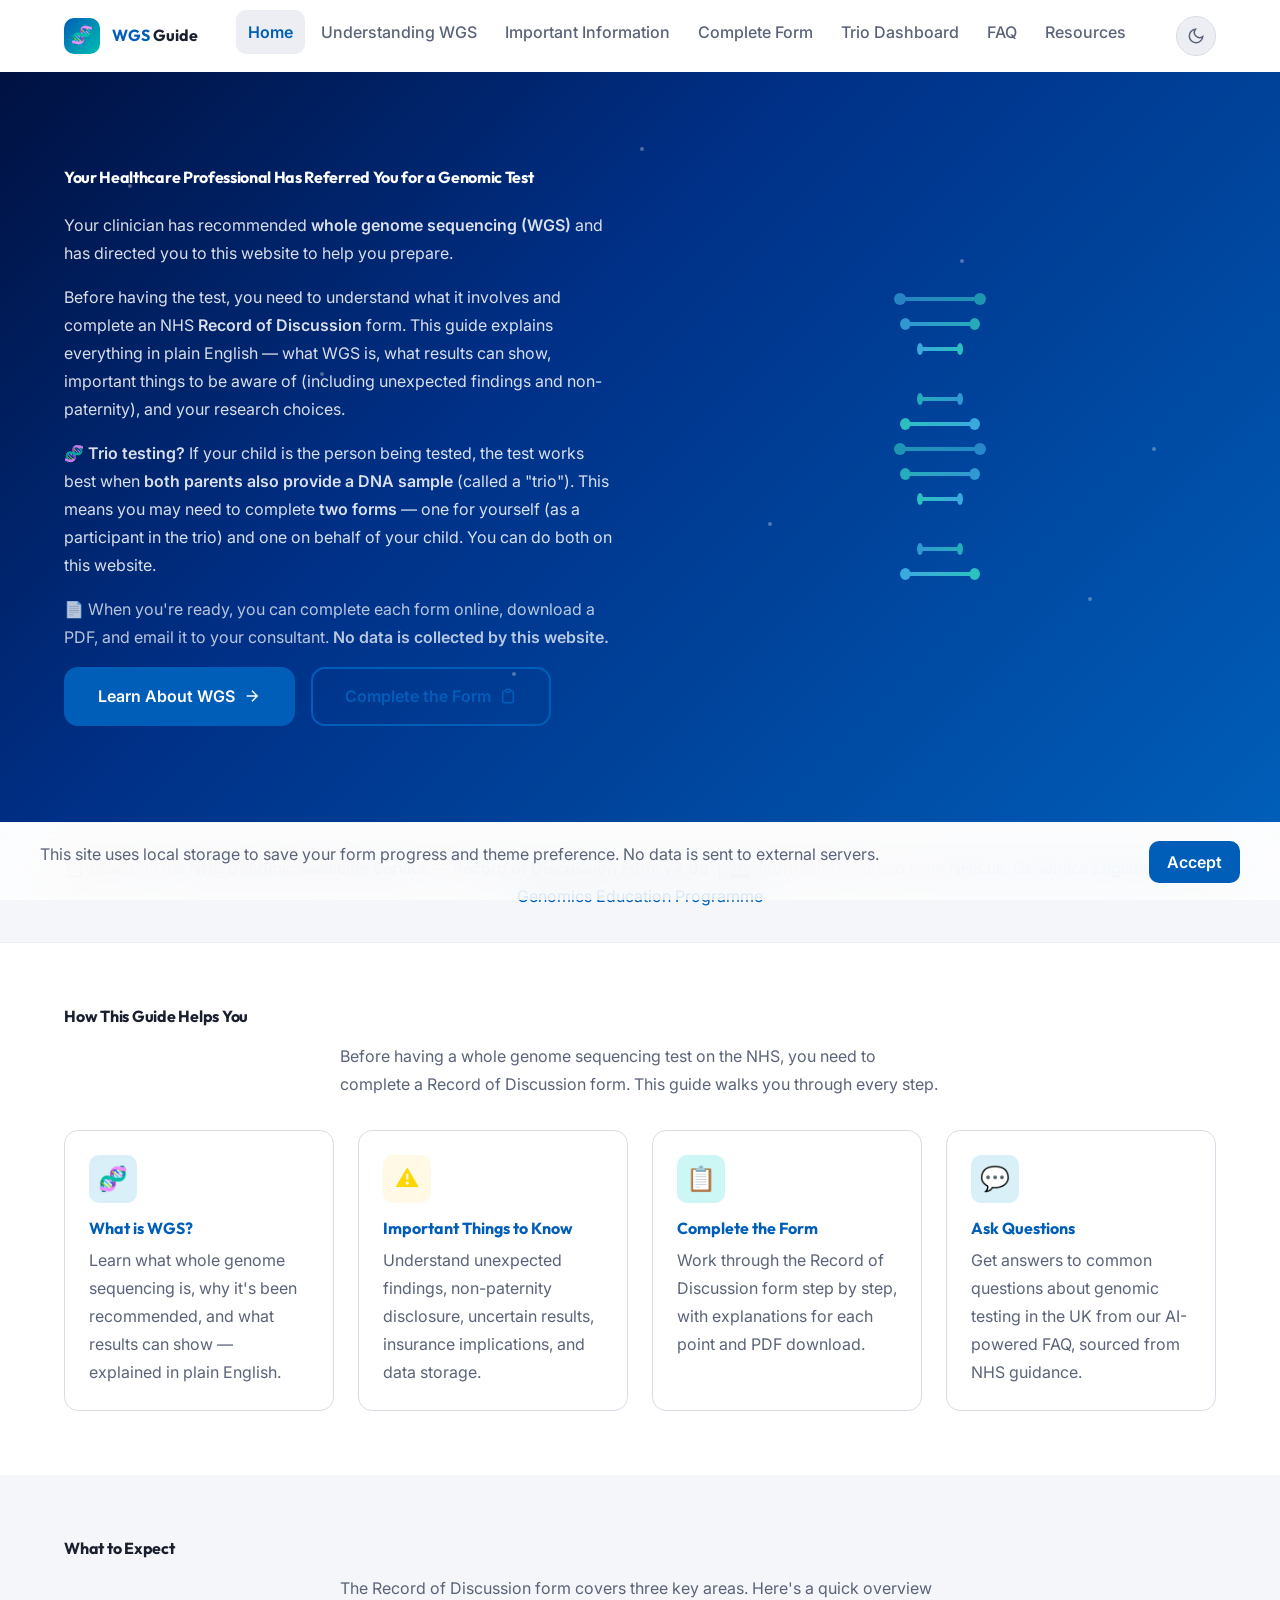
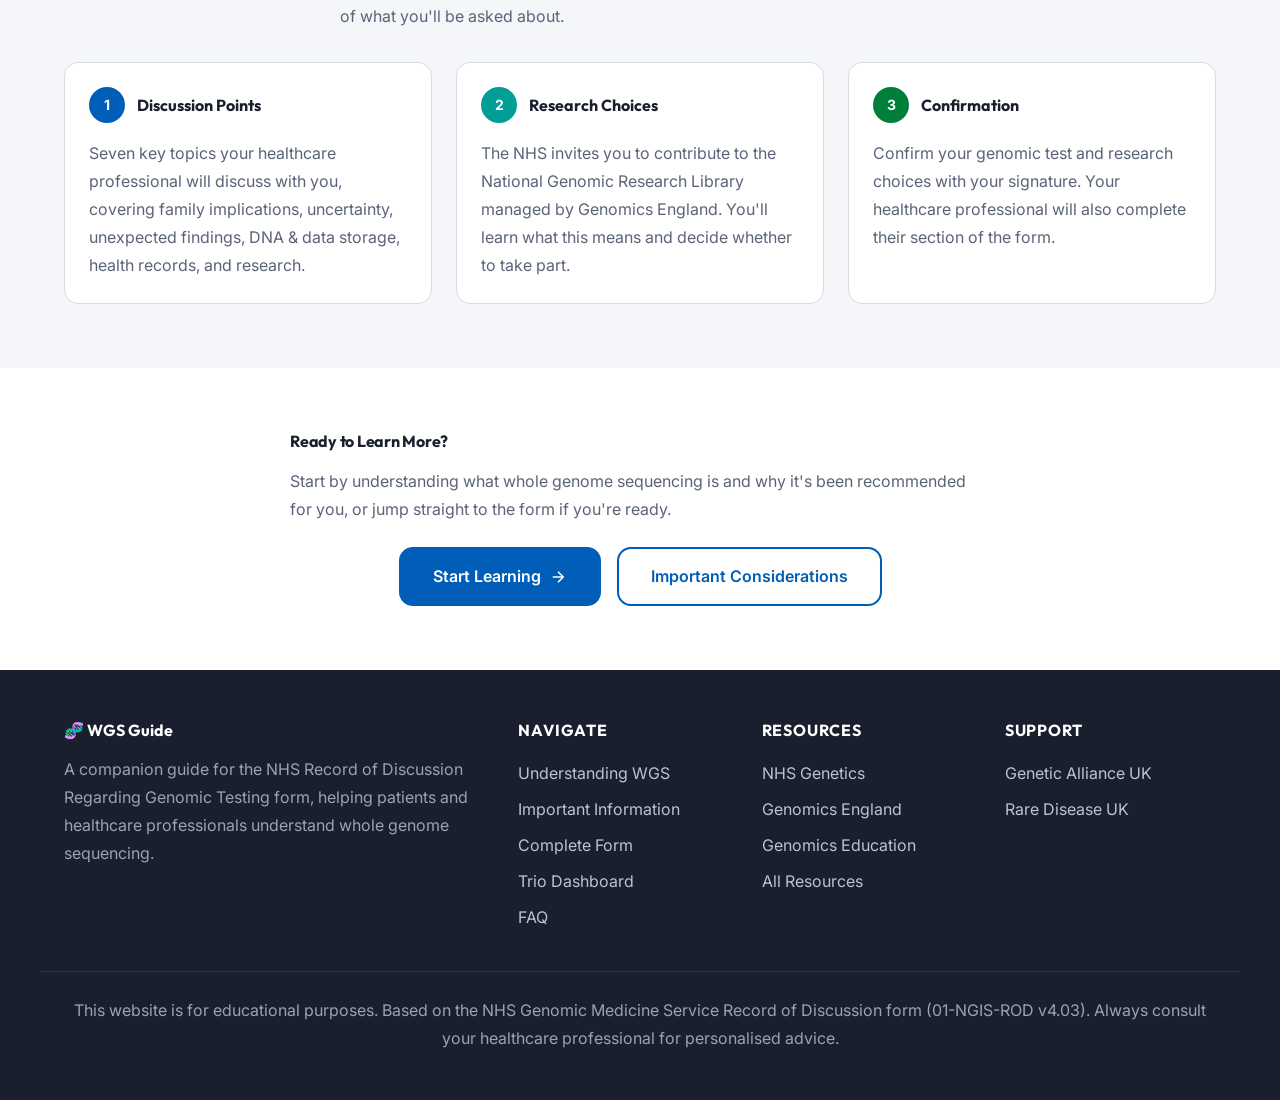
==== commit 3f61a4a4: "Normalise text alignment to left-justified for consistency Headings, paragraphs, and section content" ====
--- a/index.html
+++ b/index.html
@@ -71,7 +71,7 @@
     <!-- Overview Cards -->
     <section class="section" id="overview">
       <div class="container">
-        <div class="text-center mb-8">
+        <div class="mb-8">
           <h2 class="mb-4">How This Guide Helps You</h2>
           <p class="text-muted text-measure">Before having a whole genome sequencing test on the NHS, you need to complete a Record of Discussion form. This guide walks you through every step.</p>
         </div>
@@ -107,7 +107,7 @@
     <!-- What to Expect -->
     <section class="section bg-secondary">
       <div class="container">
-        <div class="text-center mb-8">
+        <div class="mb-8">
           <h2 class="mb-4">What to Expect</h2>
           <p class="text-muted text-measure">The Record of Discussion form covers three key areas. Here's a quick overview of what you'll be asked about.</p>
         </div>
@@ -142,7 +142,7 @@
 
     <!-- CTA -->
     <section class="section">
-      <div class="container text-center">
+      <div class="container">
         <div class="animate-on-scroll text-measure--wide">
           <h2 class="mb-4">Ready to Learn More?</h2>
           <p class="text-muted mb-6">Start by understanding what whole genome sequencing is and why it's been recommended for you, or jump straight to the form if you're ready.</p>
--- a/css/components.css
+++ b/css/components.css
@@ -291,7 +291,7 @@
 .hero__particle{position:absolute;width:4px;height:4px;background:rgba(255,255,255,0.3);border-radius:50%;animation:float 6s ease-in-out infinite}
 .hero__content{position:relative;z-index:2;max-width:var(--container-xl);margin:0 auto;padding:0 var(--space-6);
   display:grid;grid-template-columns:1fr 1fr;gap:var(--space-12);align-items:center}
-@media(max-width:768px){.hero__content{grid-template-columns:1fr;text-align:center}}
+@media(max-width:768px){.hero__content{grid-template-columns:1fr}}
 .hero__text h1{color:white;margin-bottom:var(--space-6)}
 .hero__text p{color:rgba(255,255,255,0.85);font-size:var(--text-lg);margin-bottom:var(--space-4)}
 .hero__actions{display:flex;gap:var(--space-4);flex-wrap:wrap}
@@ -310,10 +310,10 @@
 
 /* ============ PAGE HEADER ============ */
 .page-header{background:linear-gradient(135deg,var(--color-primary-600) 0%,var(--color-primary-800) 100%);
-  padding:var(--space-12) var(--space-6);color:white;text-align:center}
+  padding:var(--space-12) var(--space-6);color:white}
 .page-header__content{max-width:var(--container-md);margin:0 auto}
 .page-header h1{color:white;margin-bottom:var(--space-3)}
-.page-header p{color:rgba(255,255,255,0.85);font-size:var(--text-lg);max-width:600px;margin:0 auto}
+.page-header p{color:rgba(255,255,255,0.85);font-size:var(--text-lg);max-width:600px}
 .breadcrumb{display:flex;align-items:center;justify-content:center;gap:var(--space-2);
   font-size:var(--text-sm);color:rgba(255,255,255,0.7);margin-bottom:var(--space-6)}
 .breadcrumb a{color:rgba(255,255,255,0.8);text-decoration:none}
--- a/css/pages.css
+++ b/css/pages.css
@@ -64,7 +64,7 @@
   align-items:center;justify-content:center;font-size:1.75rem;margin-bottom:var(--space-4)}
 
 /* ============ FAQ PAGE ============ */
-.faq-hero{text-align:center;padding:var(--space-8) 0}
+.faq-hero{padding:var(--space-8) 0}
 .faq-search{max-width:600px;margin:var(--space-6) auto 0;position:relative}
 .faq-search__input{width:100%;padding:var(--space-4) var(--space-6) var(--space-4) var(--space-12);
   font-size:var(--text-lg);border:2px solid var(--color-neutral-200);border-radius:var(--radius-full);
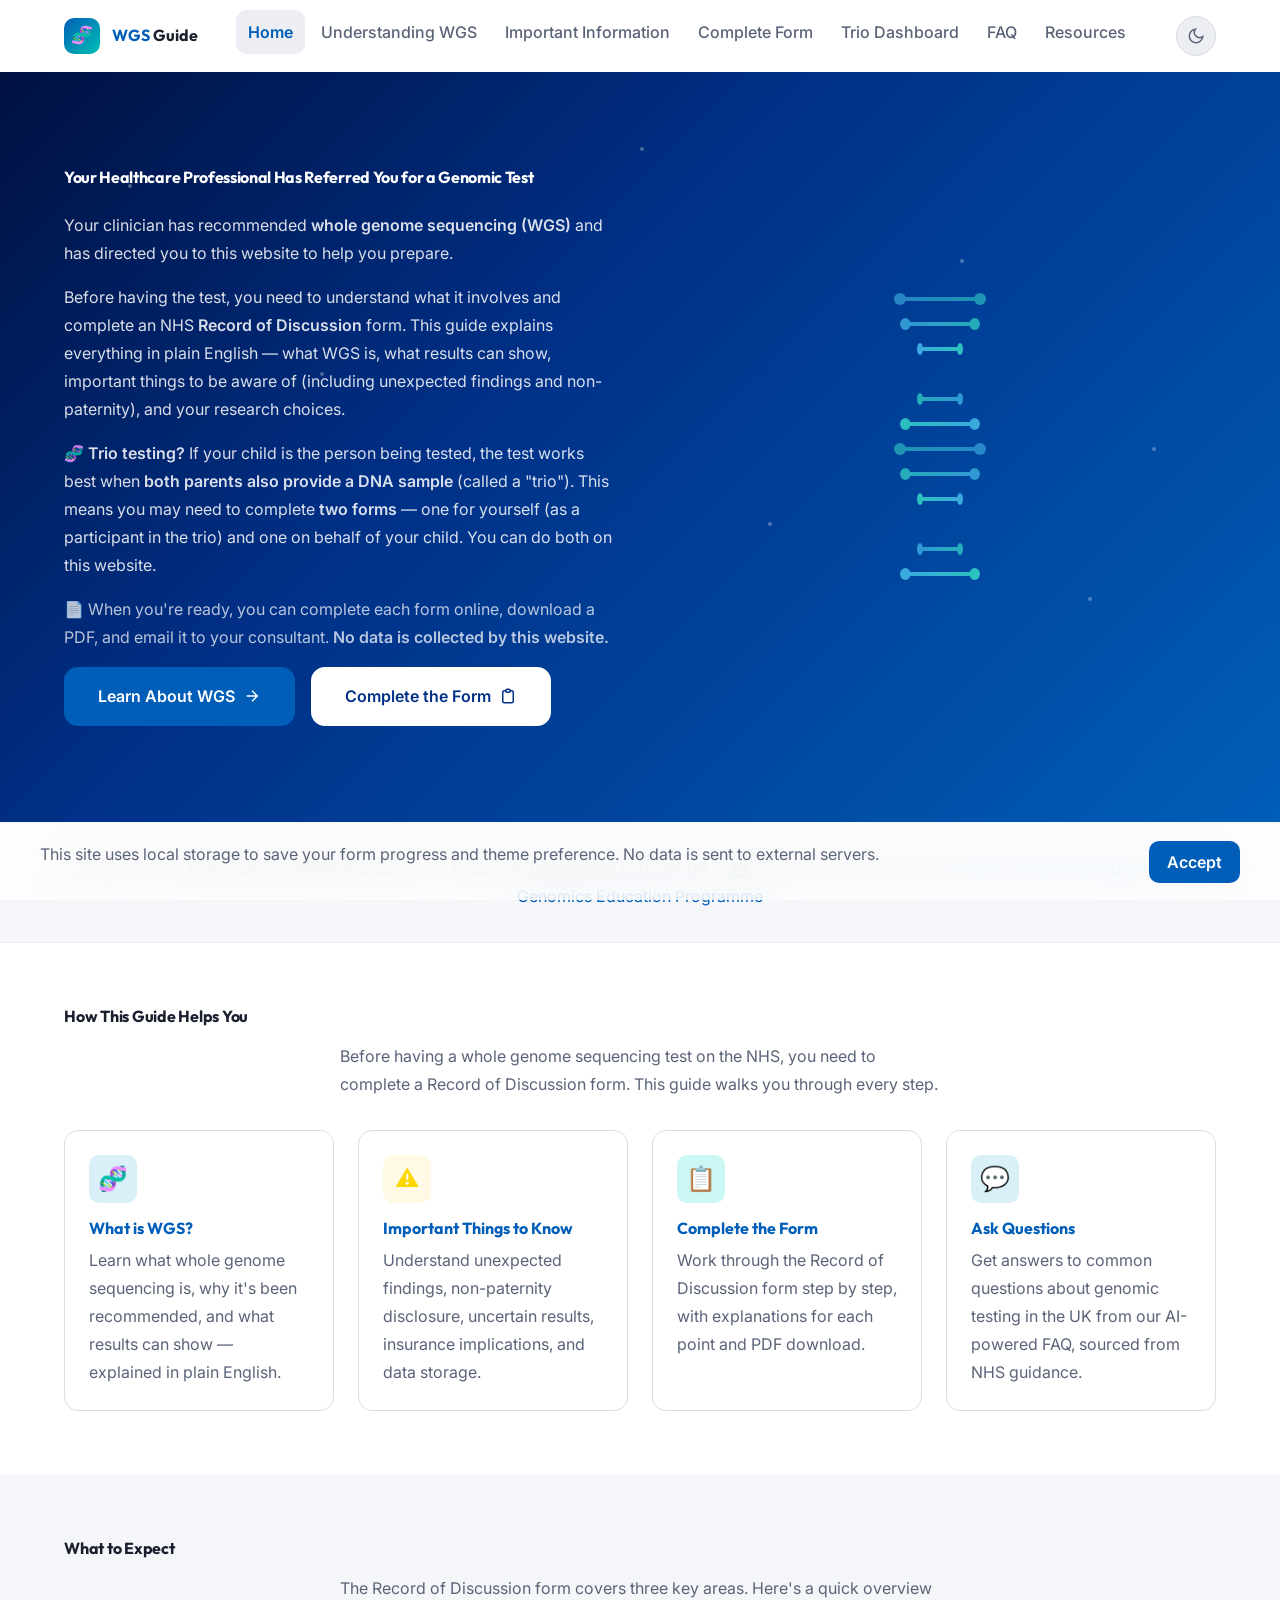
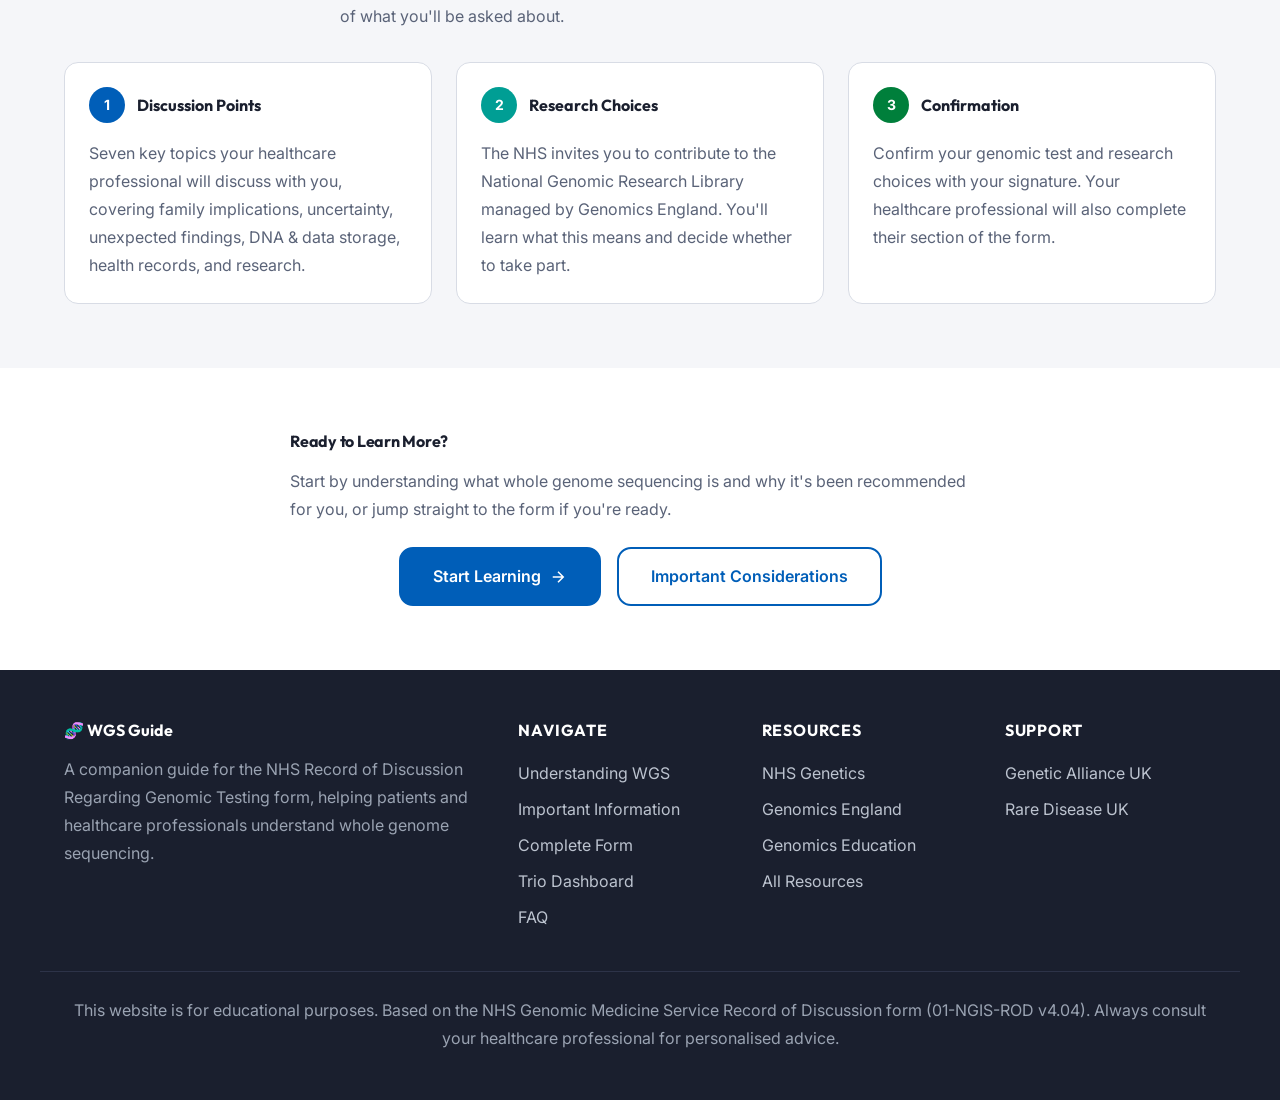
==== commit a7f9aa39: "Update to Record of Discussion form v4.04 - Cite 01-NGIS-ROD v4.04 (NHS England, 6 May 2026) instead" ====
--- a/index.html
+++ b/index.html
@@ -2,7 +2,7 @@
 <html lang="en">
 <head>
   <meta charset="UTF-8">
-  <meta name="viewport" content="width=device-width, initial-scale=1.0">
+  <meta name="viewport" content="width=device-width, initial-scale=1.0, viewport-fit=cover">
   <title>WGS Guide — Understanding Your Genomic Test</title>
   <meta name="description" content="A companion guide for the NHS Record of Discussion Regarding Genomic Testing. Understand whole genome sequencing, its implications, and complete your RoD form.">
   <link rel="stylesheet" href="css/design-system.css">
@@ -60,7 +60,7 @@
     <section class="section--sm trust-bar">
       <div class="container text-center">
         <p class="text-muted text-sm mb-0">
-          📋 Based on the <strong>NHS Genomic Medicine Service — Record of Discussion Form v4.03</strong> &nbsp;|&nbsp;
+          📋 Based on the <strong>NHS Genomic Medicine Service — Record of Discussion Form v4.04</strong> &nbsp;|&nbsp;
           🏥 Information sourced from <a href="https://www.nhs.uk/conditions/genetics/" target="_blank" rel="noopener">NHS.uk</a>,
           <a href="https://www.genomicsengland.co.uk/" target="_blank" rel="noopener">Genomics England</a>, and the
           <a href="https://www.genomicseducation.hee.nhs.uk/" target="_blank" rel="noopener">Genomics Education Programme</a>
--- a/css/design-system.css
+++ b/css/design-system.css
@@ -71,7 +71,8 @@
 }
 
 *,*::before,*::after{box-sizing:border-box;margin:0;padding:0}
-html{scroll-behavior:smooth;-webkit-text-size-adjust:100%;scroll-padding-top:calc(var(--nav-height)+var(--space-4))}
+html{scroll-behavior:smooth;-webkit-text-size-adjust:100%;scroll-padding-top:calc(var(--nav-height)+var(--space-4));
+  overflow-x:hidden}
 body{font-family:var(--font-body);font-size:var(--text-base);line-height:var(--leading-normal);
   color:var(--text-primary);background:var(--surface-primary);-webkit-font-smoothing:antialiased;
   min-height:100vh;overflow-x:hidden;transition:background var(--duration-slow) var(--ease-out),color var(--duration-slow) var(--ease-out)}
@@ -91,7 +92,9 @@
 li{margin-bottom:var(--space-2);line-height:var(--leading-relaxed)}
 img{max-width:100%;height:auto;display:block}
 
-.container{width:100%;max-width:var(--container-xl);margin:0 auto;padding:0 var(--space-6)}
+.container{width:100%;max-width:var(--container-xl);margin:0 auto;
+  padding:0 max(var(--space-6),env(safe-area-inset-right,0px));
+  padding-left:max(var(--space-6),env(safe-area-inset-left,0px))}
 .container--narrow{max-width:var(--container-md)}
 .section{padding:var(--space-16) 0}.section--lg{padding:var(--space-24) 0}
 .section--sm{padding:var(--space-8) 0}
@@ -137,8 +140,8 @@
 /* Hero Component Classes */
 .hero__lead{font-size:1.15rem;margin-bottom:0.75rem}
 .hero__note{font-size:0.9rem;opacity:0.85;margin-bottom:1.5rem}
-.btn--hero-ghost{background:rgba(255,255,255,0.15);color:white;border-color:rgba(255,255,255,0.4)}
-.btn--hero-ghost:hover{background:rgba(255,255,255,0.25);border-color:rgba(255,255,255,0.6)}
+.btn--hero-ghost{background:white;color:var(--color-primary-800);border:2px solid white;font-weight:600}
+.btn--hero-ghost:hover,.btn--hero-ghost:active{background:var(--color-primary-50);color:var(--color-primary-900);border-color:var(--color-primary-50)}
 .trust-bar{background:var(--surface-secondary);border-bottom:1px solid var(--color-neutral-100)}
 [data-theme="dark"] .trust-bar{border-color:var(--color-neutral-800)}
 .step-circle{width:36px;height:36px;border-radius:50%;color:white;display:flex;align-items:center;justify-content:center;font-weight:700;font-size:0.875rem}
--- a/css/components.css
+++ b/css/components.css
@@ -28,8 +28,9 @@
 @media(max-width:768px){
   .nav__links{position:fixed;top:var(--nav-height);left:0;right:0;bottom:0;background:var(--surface-primary);
     flex-direction:column;padding:var(--space-6);gap:var(--space-2);
-    transform:translateX(100%);transition:transform var(--duration-normal) var(--ease-out);z-index:var(--z-overlay)}
-  .nav__links.open{transform:translateX(0)}
+    transform:translateX(100%);transition:transform var(--duration-normal) var(--ease-out),visibility 0s linear var(--duration-normal);
+    z-index:var(--z-overlay);visibility:hidden}
+  .nav__links.open{transform:translateX(0);visibility:visible;transition:transform var(--duration-normal) var(--ease-out),visibility 0s}
   .nav__link{font-size:var(--text-lg);padding:var(--space-3) var(--space-4)}
   .nav__hamburger{display:flex}
   .nav__backdrop{display:none;position:fixed;inset:0;top:var(--nav-height);
@@ -66,6 +67,8 @@
 .btn--secondary:hover{background:var(--color-primary-50);color:var(--color-primary-700)}
 [data-theme="dark"] .btn--secondary{color:var(--color-primary-400);border-color:var(--color-primary-400)}
 [data-theme="dark"] .btn--secondary:hover{background:rgba(0,94,184,0.15)}
+.btn--hero-ghost{background:white !important;color:var(--color-primary-800) !important;border:2px solid white !important;font-weight:600}
+.btn--hero-ghost:hover,.btn--hero-ghost:active{background:var(--color-primary-50) !important;color:var(--color-primary-900) !important;border-color:var(--color-primary-50) !important}
 .btn--ghost{background:transparent;color:var(--text-secondary);border-color:transparent}
 .btn--ghost:hover{color:var(--text-primary);background:var(--surface-tertiary)}
 .btn--danger{background:var(--color-danger);color:white;border-color:var(--color-danger)}
@@ -173,6 +176,7 @@
   font-family:var(--font-body);font-size:var(--text-base);color:var(--text-primary);
   background:var(--surface-primary);border:2px solid var(--color-neutral-200);
   border-radius:var(--radius-md);transition:all var(--duration-fast) var(--ease-out);outline:none}
+.form-input[type="date"]{max-width:220px}
 .form-input:focus,.form-select:focus,.form-textarea:focus{border-color:var(--color-primary-500);box-shadow:0 0 0 3px var(--color-primary-100)}
 [data-theme="dark"] .form-input,[data-theme="dark"] .form-select,[data-theme="dark"] .form-textarea{
   border-color:var(--color-neutral-700);background:var(--color-neutral-900)}
@@ -295,7 +299,7 @@
 .hero__text h1{color:white;margin-bottom:var(--space-6)}
 .hero__text p{color:rgba(255,255,255,0.85);font-size:var(--text-lg);margin-bottom:var(--space-4)}
 .hero__actions{display:flex;gap:var(--space-4);flex-wrap:wrap}
-@media(max-width:768px){.hero__actions{justify-content:center}}
+@media(max-width:768px){.hero__actions{justify-content:flex-start}}
 .hero__visual{display:flex;align-items:center;justify-content:center}
 @media(max-width:768px){.hero__visual{display:none}}
 
@@ -310,11 +314,14 @@
 
 /* ============ PAGE HEADER ============ */
 .page-header{background:linear-gradient(135deg,var(--color-primary-600) 0%,var(--color-primary-800) 100%);
-  padding:var(--space-12) var(--space-6);color:white}
-.page-header__content{max-width:var(--container-md);margin:0 auto}
+  padding:var(--space-12) 0;
+  color:white;box-sizing:border-box;max-width:100%}
+.page-header__content{max-width:900px;margin:0 auto;
+  padding:0 max(var(--space-6),env(safe-area-inset-right,0px));
+  padding-left:max(var(--space-6),env(safe-area-inset-left,0px))}
 .page-header h1{color:white;margin-bottom:var(--space-3)}
 .page-header p{color:rgba(255,255,255,0.85);font-size:var(--text-lg);max-width:600px}
-.breadcrumb{display:flex;align-items:center;justify-content:center;gap:var(--space-2);
+.breadcrumb{display:flex;align-items:center;justify-content:flex-start;gap:var(--space-2);
   font-size:var(--text-sm);color:rgba(255,255,255,0.7);margin-bottom:var(--space-6)}
 .breadcrumb a{color:rgba(255,255,255,0.8);text-decoration:none}
 .breadcrumb a:hover{color:white;text-decoration:underline}
@@ -328,13 +335,16 @@
 
 /* ============ MOBILE-FIRST RESPONSIVE ============ */
 @media(max-width:480px){
-  /* Spacing & containers */
-  .container{padding-left:var(--space-4);padding-right:var(--space-4)}
+  /* Spacing & containers — generous mobile padding so text never hugs the edge */
+  .container{padding-left:max(var(--space-8),env(safe-area-inset-left,0px));
+    padding-right:max(var(--space-8),env(safe-area-inset-right,0px))}
   .section{padding:var(--space-8) 0}
   .hero{padding:var(--space-12) 0;min-height:auto}
+  .hero__content{padding-left:max(var(--space-8),env(safe-area-inset-left,0px));padding-right:max(var(--space-8),env(safe-area-inset-right,0px))}
+  .hero__text{text-align:left}
   .hero__text h1{font-size:1.6rem;margin-bottom:var(--space-4)}
   .hero__text p{font-size:var(--text-base);margin-bottom:var(--space-4)}
-  .hero__actions{flex-direction:column;gap:var(--space-3)}
+  .hero__actions{flex-direction:column;gap:var(--space-3);align-items:stretch}
   .hero__actions .btn{width:100%;justify-content:center}
 
   /* Form page */
@@ -360,11 +370,19 @@
   .alert__title{font-size:var(--text-sm)}
   .alert__text{font-size:var(--text-xs)}
 
-  /* Page header */
+  /* Page header — centre-align on small screens so text isn't left-flush */
   .page-header{padding:var(--space-10) 0 var(--space-8)}
+  .page-header__content{text-align:center;
+    padding:0 max(var(--space-8),env(safe-area-inset-right,0px));
+    padding-left:max(var(--space-8),env(safe-area-inset-left,0px))}
+  .breadcrumb{justify-content:center}
   .page-header h1{font-size:1.6rem}
-  .page-header p{font-size:var(--text-base)}
-
+  .page-header p{font-size:var(--text-base);margin-left:auto;margin-right:auto}
+
+  /* Make ghost button highly visible on mobile */
+  .btn--hero-ghost{background:white !important;color:var(--color-primary-800) !important;
+    border:2px solid white !important;font-weight:600}
+  .btn--hero-ghost:hover,.btn--hero-ghost:active{background:var(--color-primary-50) !important;color:var(--color-primary-900) !important;border-color:var(--color-primary-50) !important}
   /* Cards */
   .card{padding:var(--space-4)}
   .card__title{font-size:var(--text-lg)}
@@ -407,7 +425,15 @@
 
 /* Tablet tweaks */
 @media(min-width:481px) and (max-width:768px){
+  .container{padding-left:max(var(--space-8),env(safe-area-inset-left,0px));
+    padding-right:max(var(--space-8),env(safe-area-inset-right,0px))}
+  .page-header{padding-left:0;padding-right:0}
+  .page-header__content{text-align:center;
+    padding:0 max(var(--space-8),env(safe-area-inset-right,0px));
+    padding-left:max(var(--space-8),env(safe-area-inset-left,0px))}
+  .page-header p{margin-left:auto;margin-right:auto}
   .hero{min-height:auto;padding:var(--space-16) 0}
+  .hero__content{padding-left:max(var(--space-8),env(safe-area-inset-left,0px));padding-right:max(var(--space-8),env(safe-area-inset-right,0px))}
   .hero__text h1{font-size:2rem}
   .form-nav>div{flex-wrap:wrap}
   .choice-card__options{flex-direction:column}
